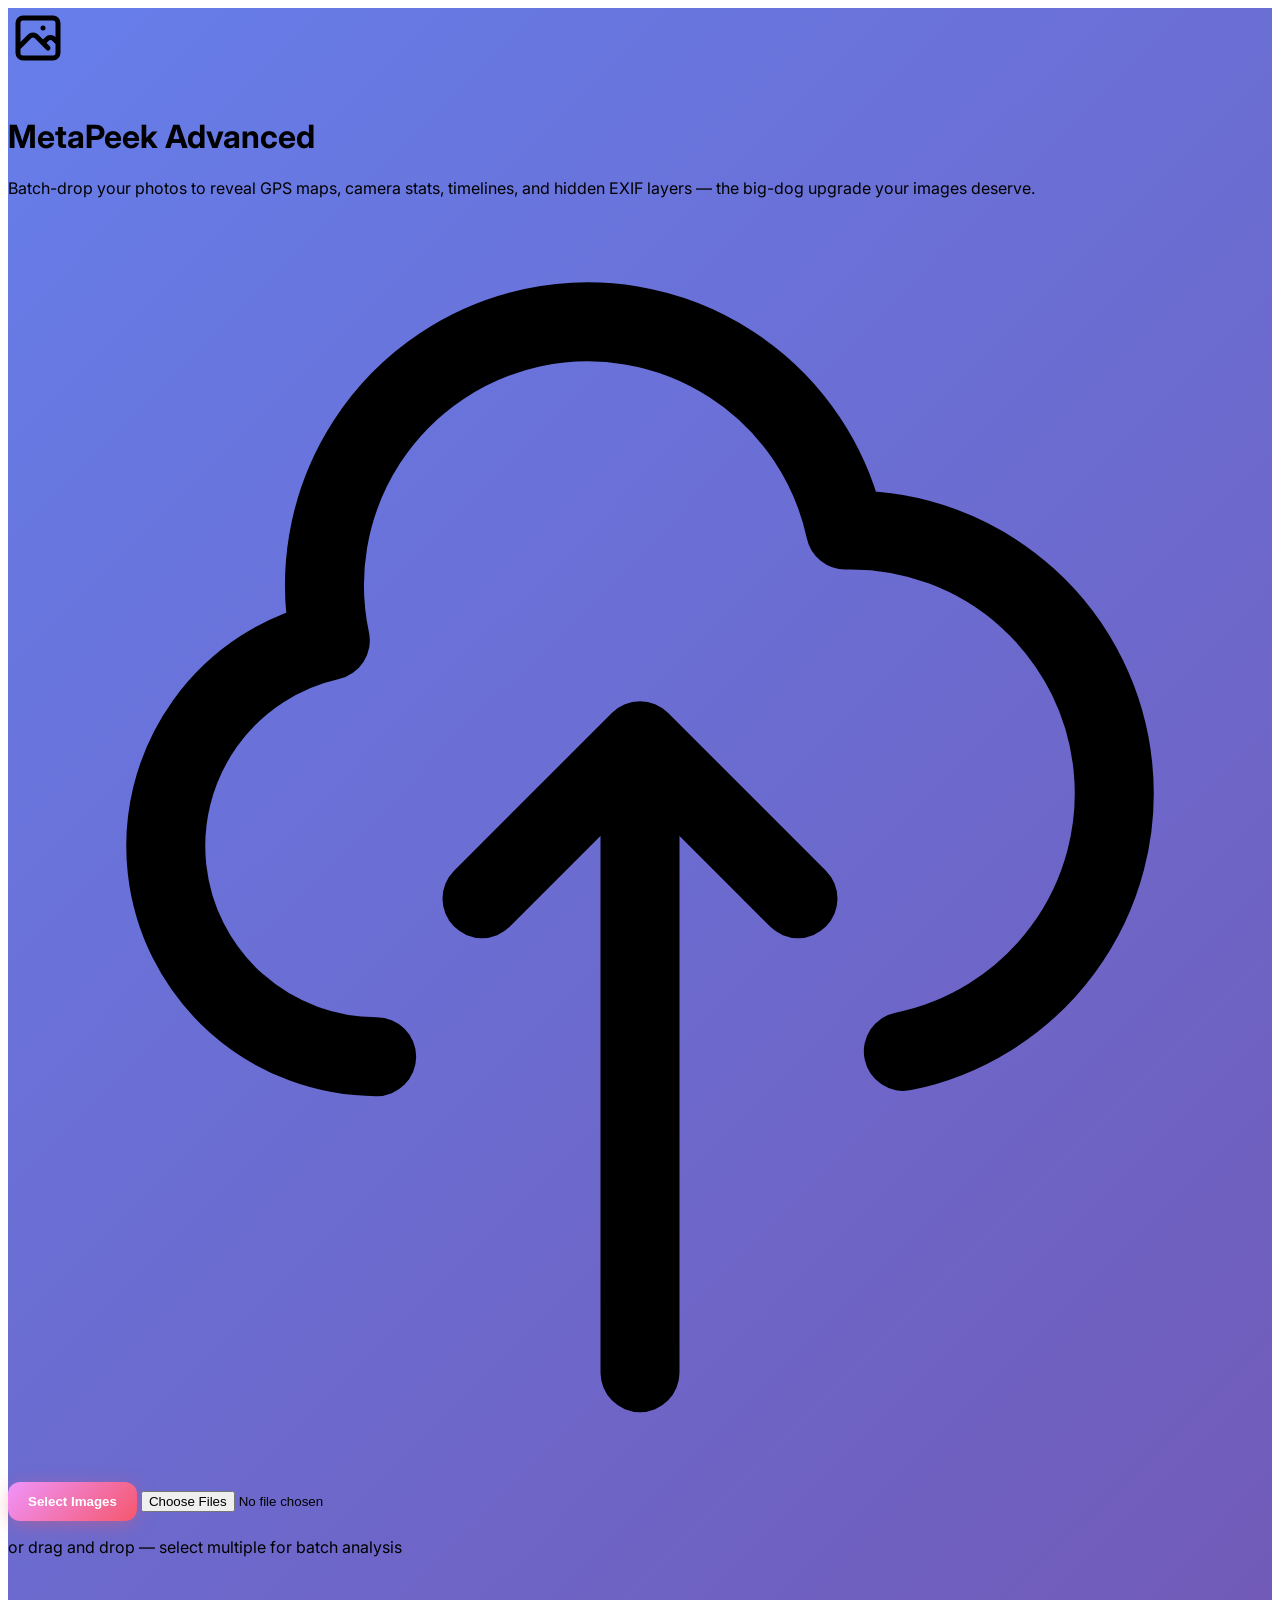
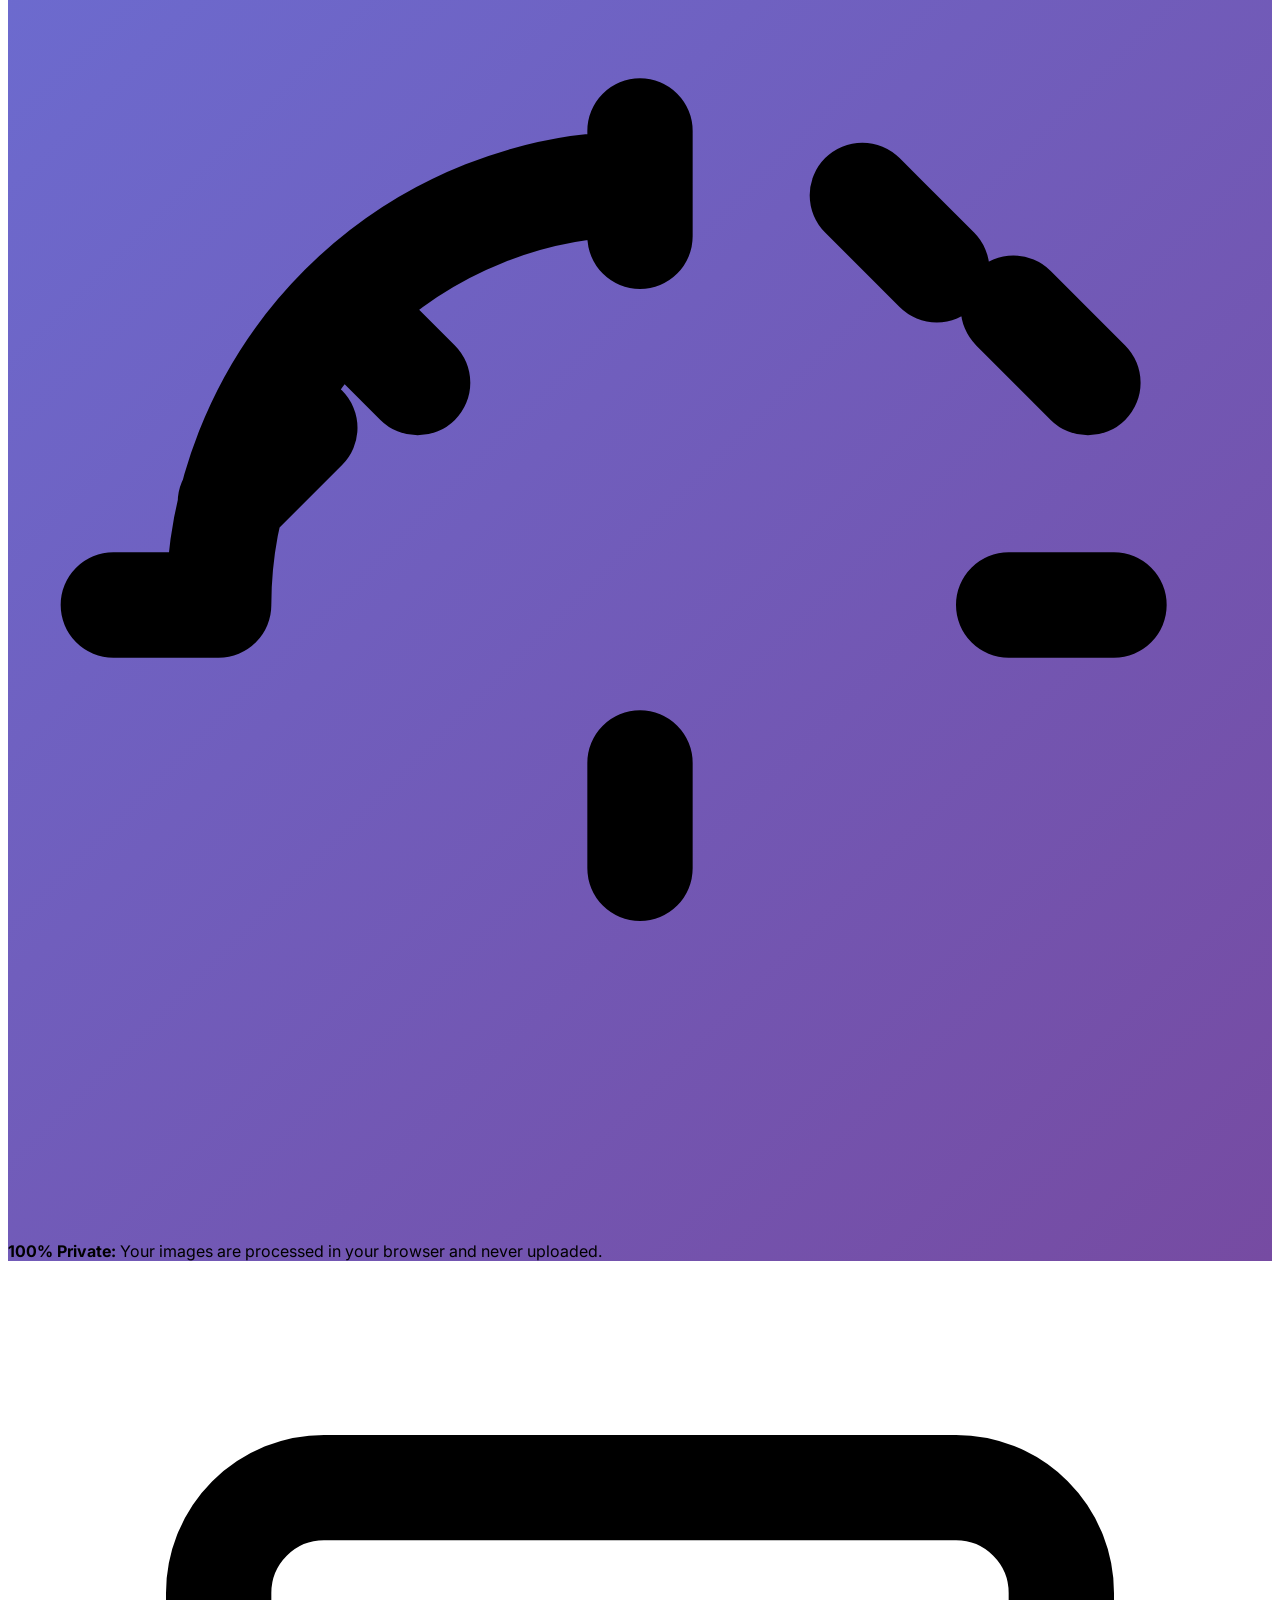
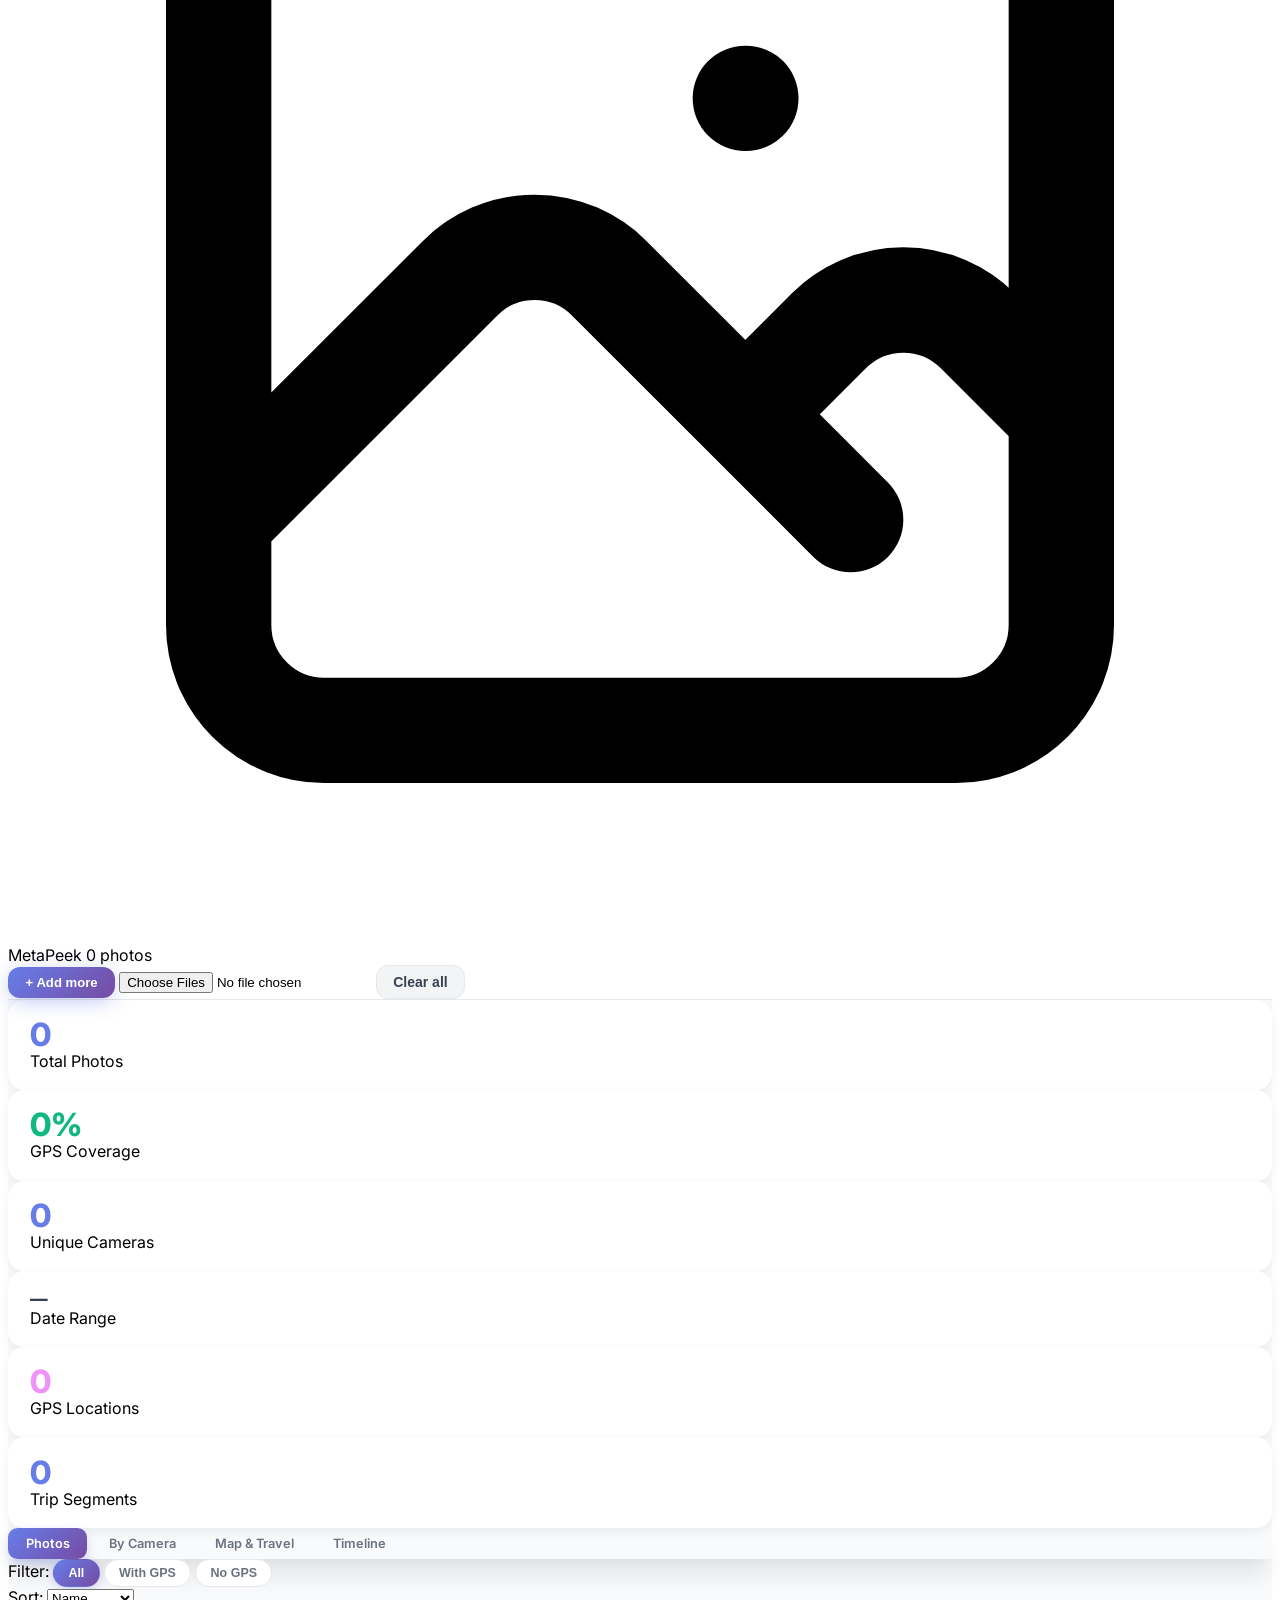
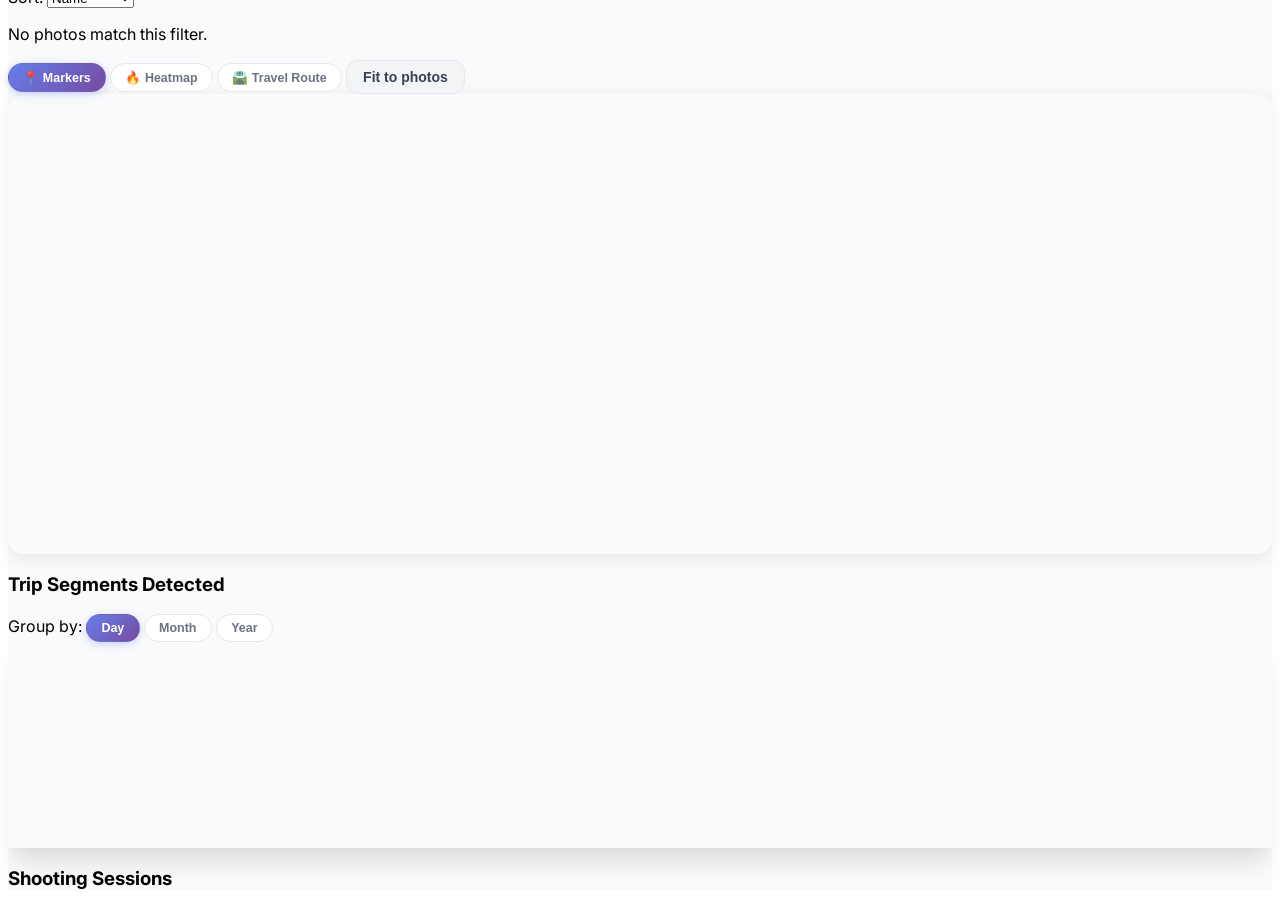
==== MetaPeek_Osint.html @ edaa92c0 "Meta Peak but Advanceddd" ====
<!DOCTYPE html>
<html lang="en">
<head>
    <meta charset="UTF-8">
    <meta name="viewport" content="width=device-width, initial-scale=1.0">
    <title>MetaPeek</title>
    <script src="https://cdn.tailwindcss.com"></script>
    <script src="https://cdn.jsdelivr.net/npm/exifr/dist/full.umd.js"></script>
    <link rel="preconnect" href="https://fonts.googleapis.com">
    <link rel="preconnect" href="https://fonts.gstatic.com" crossorigin>
    <link href="https://fonts.googleapis.com/css2?family=Inter:wght@400;500;600;700;800&display=swap" rel="stylesheet">
    <link rel="stylesheet" href="https://unpkg.com/leaflet@1.9.4/dist/leaflet.css"/>
    <script src="https://unpkg.com/leaflet@1.9.4/dist/leaflet.js"></script>
    <script src="https://unpkg.com/leaflet.markercluster@1.5.3/dist/leaflet.markercluster.js"></script>
    <link rel="stylesheet" href="https://unpkg.com/leaflet.markercluster@1.5.3/dist/MarkerCluster.css"/>
    <link rel="stylesheet" href="https://unpkg.com/leaflet.markercluster@1.5.3/dist/MarkerCluster.Default.css"/>
    <script src="https://unpkg.com/leaflet.heat@0.2.0/dist/leaflet-heat.js"></script>

    <style>
        body { font-family: 'Inter', sans-serif; }
        .gradient-bg { background: linear-gradient(135deg, #667eea 0%, #764ba2 100%); }
        .gradient-card { background: linear-gradient(135deg, #f093fb 0%, #f5576c 100%); }
        .card-shadow { box-shadow: 0 20px 25px -5px rgba(0,0,0,0.1), 0 10px 10px -5px rgba(0,0,0,0.04); }
        .hover-lift { transition: transform 0.3s ease, box-shadow 0.3s ease; }
        .hover-lift:hover { transform: translateY(-5px); box-shadow: 0 25px 35px -5px rgba(0,0,0,0.15), 0 15px 15px -5px rgba(0,0,0,0.08); }
        .upload-card.dragover { border-style: solid; border-color: rgba(255,255,255,0.8); background-color: rgba(255,255,255,0.3); transform: scale(1.03); }
        .loader { border: 4px solid rgba(102,126,234,0.2); border-top: 4px solid #667eea; border-radius: 50%; width: 50px; height: 50px; animation: spin 0.8s linear infinite; margin: 2rem auto; }
        @keyframes spin { 100% { transform: rotate(360deg); } }
        .fade-in { animation: fadeIn 0.5s ease-in; }
        @keyframes fadeIn { from { opacity: 0; transform: translateY(10px); } to { opacity: 1; transform: translateY(0); } }
        .pulse-slow { animation: pulse 3s cubic-bezier(0.4,0,0.6,1) infinite; }
        .metadata-row { transition: all 0.2s ease; }
        .metadata-row:hover { background-color: rgba(102,126,234,0.05); transform: translateX(4px); }
        .btn { padding: 0.75rem 1.25rem; font-weight: 600; border-radius: 0.75rem; transition: all 0.3s ease; cursor: pointer; display: inline-flex; align-items: center; justify-content: center; text-align: center; border: none; }
        .btn-primary { background: linear-gradient(135deg, #f093fb 0%, #f5576c 100%); color: white; box-shadow: 0 4px 20px -3px rgba(245,87,108,0.5); }
        .btn-primary:hover { box-shadow: 0 10px 25px -3px rgba(245,87,108,0.6); transform: translateY(-2px); }
        .btn-secondary { background: linear-gradient(135deg, #667eea 0%, #764ba2 100%); color: white; box-shadow: 0 4px 20px -3px rgba(102,126,234,0.5); }
        .btn-secondary:hover { box-shadow: 0 10px 25px -3px rgba(102,126,234,0.6); transform: translateY(-2px); }
        .btn-clear { padding: 0.5rem 1rem; font-size: 0.875rem; background: #f3f4f6; color: #374151; border: 1px solid #e5e7eb; font-weight: 600; border-radius: 0.75rem; transition: all 0.2s ease; cursor: pointer; }
        .btn-clear:hover { background: #e5e7eb; transform: translateY(-1px); }
        .tab-btn { font-family: 'Inter', sans-serif; font-weight: 600; font-size: 0.8rem; padding: 0.5rem 1.1rem; border-radius: 0.6rem; border: none; cursor: pointer; color: #6b7280; background: transparent; transition: all 0.2s; }
        .tab-btn.active { background: linear-gradient(135deg, #667eea 0%, #764ba2 100%); color: white; box-shadow: 0 4px 12px -2px rgba(102,126,234,0.4); }
        .tab-btn:hover:not(.active) { background: #f3f4f6; color: #374151; }
        .stat-card { background: white; border-radius: 1rem; padding: 1.2rem 1.4rem; box-shadow: 0 4px 12px rgba(0,0,0,0.06); transition: box-shadow 0.2s; }
        .stat-card:hover { box-shadow: 0 8px 24px rgba(102,126,234,0.15); }
        .stat-num { font-size: 2rem; font-weight: 800; line-height: 1; background: linear-gradient(135deg, #667eea 0%, #764ba2 100%); -webkit-background-clip: text; -webkit-text-fill-color: transparent; background-clip: text; }
        .stat-num.green { background: linear-gradient(135deg, #10b981 0%, #059669 100%); -webkit-background-clip: text; background-clip: text; }
        .stat-num.pink { background: linear-gradient(135deg, #f093fb 0%, #f5576c 100%); -webkit-background-clip: text; background-clip: text; }
        .photo-thumb { aspect-ratio: 1; object-fit: cover; border-radius: 0.75rem; cursor: pointer; transition: all 0.2s; border: 2px solid transparent; width: 100%; }
        .photo-thumb:hover { transform: scale(1.04); box-shadow: 0 8px 24px rgba(102,126,234,0.2); }
        .gps-badge { position: absolute; top: 5px; right: 5px; width: 10px; height: 10px; border-radius: 50%; border: 2px solid white; }
        .gps-yes { background: #10b981; }
        .gps-no  { background: #ef4444; }
        .camera-group-header { cursor: pointer; padding: 0.9rem 1.2rem; border-radius: 0.75rem; background: #f9fafb; display: flex; align-items: center; justify-content: space-between; transition: background 0.2s; user-select: none; }
        .camera-group-header:hover { background: #f3f4f6; }
        .camera-group-body { display: none; }
        .camera-group-body.open { display: block; }
        .chevron { transition: transform 0.25s; }
        .chevron.open { transform: rotate(180deg); }
        #mapLeaflet { height: 460px; border-radius: 1rem; overflow: hidden; box-shadow: 0 4px 20px rgba(0,0,0,0.08); }
        .tl-bar { background: linear-gradient(to top, #667eea, #764ba2); border-radius: 3px 3px 0 0; min-width: 3px; transition: opacity 0.2s; cursor: pointer; position: relative; }
        .tl-bar:hover { opacity: 0.75; }
        .tl-bar::after { content: attr(data-tip); position: absolute; bottom: calc(100% + 6px); left: 50%; transform: translateX(-50%); background: #1f2937; color: white; font-size: 0.68rem; white-space: nowrap; padding: 3px 8px; border-radius: 6px; pointer-events: none; opacity: 0; transition: opacity 0.15s; }
        .tl-bar:hover::after { opacity: 1; }
        .filter-btn { font-size: 0.78rem; font-weight: 600; padding: 0.38rem 0.9rem; border-radius: 99px; border: 1.5px solid #e5e7eb; background: white; cursor: pointer; color: #6b7280; transition: all 0.15s; }
        .filter-btn.active { background: linear-gradient(135deg, #667eea 0%, #764ba2 100%); color: white; border-color: transparent; box-shadow: 0 2px 10px -1px rgba(102,126,234,0.4); }
        .filter-btn:hover:not(.active) { border-color: #9ca3af; color: #374151; }

        /* ---- MODAL ---- */
        #detailModal { display: none; position: fixed; inset: 0; z-index: 9999; background: rgba(0,0,0,0.6); backdrop-filter: blur(8px); align-items: center; justify-content: center; }
        #detailModal.open { display: flex; }
        #detailModal .inner { background: white; border-radius: 1.5rem; max-width: 900px; width: 95vw; max-height: 92vh; overflow-y: auto; padding: 2rem; box-shadow: 0 25px 50px rgba(0,0,0,0.25); }

        /* ---- METADATA SECTIONS ---- */
        .meta-section { margin-bottom: 1.2rem; }
        .meta-section-title {
            font-size: 0.7rem;
            font-weight: 700;
            text-transform: uppercase;
            letter-spacing: 0.08em;
            color: #9ca3af;
            padding: 0.5rem 0 0.4rem;
            border-bottom: 1px solid #f3f4f6;
            margin-bottom: 0.5rem;
            display: flex;
            align-items: center;
            gap: 6px;
        }
        .meta-row {
            display: flex;
            justify-content: space-between;
            align-items: flex-start;
            padding: 5px 6px;
            border-radius: 6px;
            font-size: 0.82rem;
            gap: 12px;
            transition: background 0.15s;
        }
        .meta-row:hover { background: #f9fafb; }
        .meta-key { color: #9ca3af; flex-shrink: 0; min-width: 110px; }
        .meta-val { font-weight: 500; text-align: right; word-break: break-all; color: #1f2937; }
        .meta-val.highlight { color: #667eea; font-weight: 600; }
        .meta-val.coords { font-family: monospace; font-size: 0.78rem; color: #059669; }

        /* Copy coords button */
        .copy-btn {
            display: inline-flex; align-items: center; gap: 4px;
            font-size: 0.7rem; font-weight: 600; padding: 2px 8px;
            background: #f3f4f6; border: 1px solid #e5e7eb;
            border-radius: 6px; cursor: pointer; color: #6b7280;
            transition: all 0.15s; margin-left: 6px;
        }
        .copy-btn:hover { background: #e5e7eb; color: #374151; }

        .pill { display: inline-flex; align-items: center; gap: 4px; padding: 2px 10px; border-radius: 99px; font-size: 0.72rem; font-weight: 600; }
        .pill-green { background: #d1fae5; color: #065f46; }
        .pill-red   { background: #fee2e2; color: #991b1b; }
        .pill-purple { background: #ede9fe; color: #5b21b6; }
        .pill-pink  { background: #fce7f3; color: #9d174d; }
        .pill-blue  { background: #dbeafe; color: #1e40af; }
        .pill-orange { background: #ffedd5; color: #9a3412; }
        .trip-segment { border-left: 3px solid #667eea; padding-left: 1rem; margin-bottom: 0.5rem; }
        #dashPage { background: #f9fafb; min-height: 100vh; }
        #dashHeader { background: white; border-bottom: 1px solid #e5e7eb; position: sticky; top: 0; z-index: 100; }
        .hero-icon { width: 60px; height: 60px; margin: 0 auto 1.5rem; }
        .route-line { stroke-dasharray: 8 5; animation: dashMove 1s linear infinite; }
        @keyframes dashMove { to { stroke-dashoffset: -13; } }
        ::-webkit-scrollbar { width: 6px; height: 6px; }
        ::-webkit-scrollbar-thumb { background: #d1d5db; border-radius: 3px; }

        /* Modal tabs */
        .modal-tab-btn { font-size: 0.75rem; font-weight: 600; padding: 0.35rem 0.85rem; border-radius: 0.5rem; border: none; cursor: pointer; color: #6b7280; background: transparent; transition: all 0.2s; }
        .modal-tab-btn.active { background: linear-gradient(135deg, #667eea 0%, #764ba2 100%); color: white; }
        .modal-tab-btn:hover:not(.active) { background: #f3f4f6; }
        .modal-tab-panel { display: none; }
        .modal-tab-panel.active { display: block; }

        /* Raw EXIF table */
        .raw-exif-table { width: 100%; border-collapse: collapse; font-size: 0.78rem; }
        .raw-exif-table tr:nth-child(even) { background: #f9fafb; }
        .raw-exif-table td { padding: 4px 8px; border-bottom: 1px solid #f3f4f6; }
        .raw-exif-table td:first-child { color: #9ca3af; width: 45%; }
        .raw-exif-table td:last-child { font-weight: 500; word-break: break-all; }
    </style>
</head>
<body>

<!-- ===================== UPLOAD PAGE ===================== -->
<div id="uploadPage" class="min-h-screen gradient-bg flex flex-col items-center justify-center p-4">
    <main class="w-full max-w-xl mx-auto text-center">
        <svg class="hero-icon text-white pulse-slow" fill="none" stroke="currentColor" viewBox="0 0 24 24">
            <path stroke-linecap="round" stroke-linejoin="round" stroke-width="2"
                d="M4 16l4.586-4.586a2 2 0 012.828 0L16 16m-2-2l1.586-1.586a2 2 0 012.828 0L20 14m-6-6h.01M6 20h12a2 2 0 002-2V6a2 2 0 00-2-2H6a2 2 0 00-2 2v12a2 2 0 002 2z" />
        </svg>
        <h1 class="text-4xl md:text-5xl font-bold mb-3 text-white">
        MetaPeek Advanced
        </h1>
        <p class="text-lg md:text-xl text-indigo-100 mb-8">
                Batch-drop your photos to reveal GPS maps, camera stats, timelines, and hidden EXIF layers — the big-dog upgrade your images deserve.
        </p>

        <div id="dropZone" class="upload-card relative bg-white/10 backdrop-blur-lg rounded-3xl p-8 md:p-12 border-2 border-dashed border-white/30 transition-all duration-300 ease-in-out">
            <div class="flex flex-col items-center justify-center space-y-4">
                <svg class="w-16 h-16 text-white/50" fill="none" stroke="currentColor" viewBox="0 0 24 24">
                    <path stroke-linecap="round" stroke-linejoin="round" stroke-width="1.5"
                        d="M7 16a4 4 0 01-.88-7.903A5 5 0 1115.9 6L16 6a5 5 0 011 9.9M15 13l-3-3m0 0l-3 3m3-3v12" />
                </svg>
                <button onclick="document.getElementById('fileInput').click()" class="btn btn-primary text-lg py-3 px-8 shadow-xl">
                    Select Images
                </button>
                <input type="file" id="fileInput" accept="image/*" multiple class="hidden">
                <p class="text-white/70 text-sm">or drag and drop — select multiple for batch analysis</p>
            </div>
        </div>

        <p class="text-white/80 text-sm mt-8">
            <svg class="w-4 h-4 inline-block mr-1" fill="none" stroke="currentColor" viewBox="0 0 24 24">
                <path stroke-linecap="round" stroke-linejoin="round" stroke-width="2"
                    d="M12 15v2m-6.364-8.364l-1.414 1.414M21 12h-2M4 12H2m15.636-6.364l-1.414-1.414M12 3v2M6.364 6.364L7.778 7.778m12.727 0l-1.414-1.414M4 12a8 8 0 018-8" />
            </svg>
            <strong>100% Private:</strong> Your images are processed in your browser and never uploaded.
        </p>
    </main>
</div>

<!-- ===================== DASHBOARD ===================== -->
<div id="dashPage" class="hidden min-h-screen">
    <header id="dashHeader">
        <div class="max-w-7xl mx-auto px-6 py-4 flex items-center justify-between gap-4 flex-wrap">
            <div class="flex items-center gap-3">
                <svg class="w-7 h-7 text-purple-600" fill="none" stroke="currentColor" viewBox="0 0 24 24">
                    <path stroke-linecap="round" stroke-linejoin="round" stroke-width="2"
                        d="M4 16l4.586-4.586a2 2 0 012.828 0L16 16m-2-2l1.586-1.586a2 2 0 012.828 0L20 14m-6-6h.01M6 20h12a2 2 0 002-2V6a2 2 0 00-2-2H6a2 2 0 00-2 2v12a2 2 0 002 2z" />
                </svg>
                <span class="text-xl font-bold text-gray-800">MetaPeek</span>
                <span id="headerPhotoCount" class="text-xs font-semibold text-purple-600 bg-purple-50 border border-purple-200 rounded-full px-3 py-0.5">0 photos</span>
            </div>
            <div class="flex gap-2 items-center">
                <button class="btn btn-secondary text-sm" onclick="document.getElementById('fileInputMore').click()" style="padding:0.5rem 1.1rem;font-size:0.82rem;">+ Add more</button>
                <input type="file" id="fileInputMore" accept="image/*" multiple class="hidden">
                <button class="btn-clear" onclick="resetAll()">Clear all</button>
            </div>
        </div>
    </header>

    <div class="max-w-7xl mx-auto px-6 py-8">
        <div id="insightsBar" class="grid grid-cols-2 md:grid-cols-3 lg:grid-cols-6 gap-3 mb-8 fade-in">
            <div class="stat-card"><div class="stat-num" id="si-total">0</div><div class="text-xs text-gray-500 mt-1">Total Photos</div></div>
            <div class="stat-card"><div class="stat-num green" id="si-gps">0%</div><div class="text-xs text-gray-500 mt-1">GPS Coverage</div></div>
            <div class="stat-card"><div class="stat-num" id="si-cameras">0</div><div class="text-xs text-gray-500 mt-1">Unique Cameras</div></div>
            <div class="stat-card"><div class="stat-num" id="si-daterange" style="font-size:1.1rem;-webkit-text-fill-color:initial;background:none;color:#374151;">—</div><div class="text-xs text-gray-500 mt-1">Date Range</div></div>
            <div class="stat-card"><div class="stat-num pink" id="si-locations">0</div><div class="text-xs text-gray-500 mt-1">GPS Locations</div></div>
            <div class="stat-card"><div class="stat-num" id="si-trips">0</div><div class="text-xs text-gray-500 mt-1">Trip Segments</div></div>
        </div>

        <div class="flex gap-2 flex-wrap mb-8 bg-white rounded-2xl p-2 card-shadow w-fit">
            <button class="tab-btn active" data-tab="photos">Photos</button>
            <button class="tab-btn" data-tab="cameras">By Camera</button>
            <button class="tab-btn" data-tab="map">Map &amp; Travel</button>
            <button class="tab-btn" data-tab="timeline">Timeline</button>
        </div>

        <!-- TAB: PHOTOS -->
        <div id="tab-photos" class="tab-panel">
            <div class="flex gap-2 flex-wrap items-center mb-6">
                <span class="text-xs font-semibold text-gray-400 uppercase tracking-wider">Filter:</span>
                <button class="filter-btn active" data-filter="all">All</button>
                <button class="filter-btn" data-filter="gps">With GPS</button>
                <button class="filter-btn" data-filter="nogps">No GPS</button>
                <div class="ml-auto flex items-center gap-2">
                    <span class="text-xs text-gray-400">Sort:</span>
                    <select id="sortSelect" class="text-sm px-2 py-1 border border-gray-200 rounded-lg bg-white cursor-pointer font-medium text-gray-700">
                        <option value="name">Name</option>
                        <option value="date">Date taken</option>
                        <option value="camera">Camera</option>
                    </select>
                </div>
            </div>
            <div id="photoGrid" class="grid grid-cols-3 sm:grid-cols-4 md:grid-cols-5 lg:grid-cols-6 gap-3"></div>
            <p id="emptyGridMsg" class="hidden text-center py-12 text-gray-400">No photos match this filter.</p>
        </div>

        <!-- TAB: CAMERAS -->
        <div id="tab-cameras" class="tab-panel hidden">
            <div id="cameraGroups" class="space-y-3"></div>
        </div>

        <!-- TAB: MAP -->
        <div id="tab-map" class="tab-panel hidden">
            <div class="flex gap-2 flex-wrap items-center mb-4">
                <button class="filter-btn active" id="mapModeMarkers" onclick="switchMapMode('markers')">📍 Markers</button>
                <button class="filter-btn" id="mapModeHeat" onclick="switchMapMode('heat')">🔥 Heatmap</button>
                <button class="filter-btn" id="mapModeRoute" onclick="switchMapMode('route')">🛣️ Travel Route</button>
                <button class="btn-clear ml-auto" onclick="fitMapToBounds()">Fit to photos</button>
            </div>
            <div id="mapLeaflet"></div>
            <div id="tripSegmentsBox" class="mt-6 hidden">
                <h3 class="text-lg font-bold text-gray-800 mb-3">Trip Segments Detected</h3>
                <div id="tripSegmentsList" class="space-y-2"></div>
            </div>
        </div>

        <!-- TAB: TIMELINE -->
        <div id="tab-timeline" class="tab-panel hidden">
            <div class="flex gap-2 flex-wrap mb-6 items-center">
                <span class="text-xs font-semibold text-gray-400 uppercase tracking-wider">Group by:</span>
                <button class="filter-btn active" data-tlgroup="day" onclick="renderTimeline('day', this)">Day</button>
                <button class="filter-btn" data-tlgroup="month" onclick="renderTimeline('month', this)">Month</button>
                <button class="filter-btn" data-tlgroup="year" onclick="renderTimeline('year', this)">Year</button>
            </div>
            <div class="bg-white rounded-2xl card-shadow p-6 mb-6">
                <div id="timelineChart" style="display:flex;align-items:flex-end;gap:3px;height:200px;overflow-x:auto;padding:0 4px;"></div>
                <div id="timelineLabels" style="display:flex;gap:3px;overflow-x:auto;padding:6px 4px 0;"></div>
            </div>
            <div id="timelineSessionsBox">
                <h3 class="text-lg font-bold text-gray-800 mb-4">Shooting Sessions</h3>
                <div id="timelineSessions" class="space-y-3"></div>
            </div>
        </div>
    </div>
</div>

<!-- ===================== DETAIL MODAL ===================== -->
<div id="detailModal">
    <div class="inner">
        <!-- Header -->
        <div style="display:flex;justify-content:space-between;align-items:flex-start;margin-bottom:1rem;">
            <div>
                <div id="modalFileName" style="font-size:1.15rem;font-weight:700;color:#111827;"></div>
                <div id="modalPills" style="display:flex;gap:6px;flex-wrap:wrap;margin-top:8px;"></div>
            </div>
            <button onclick="closeModal()" style="background:#f3f4f6;border:none;border-radius:8px;width:36px;height:36px;cursor:pointer;font-size:1.1rem;display:flex;align-items:center;justify-content:center;flex-shrink:0;">✕</button>
        </div>

        <!-- Modal tabs -->
        <div style="display:flex;gap:4px;background:#f9fafb;border-radius:10px;padding:4px;width:fit-content;margin-bottom:1.25rem;">
            <button class="modal-tab-btn active" onclick="switchModalTab('details', this)">📋 Details</button>
            <button class="modal-tab-btn" onclick="switchModalTab('raw', this)">🔧 Raw EXIF</button>
        </div>

        <!-- DETAILS TAB -->
        <div id="modalTabDetails" class="modal-tab-panel active">
            <div style="display:grid;grid-template-columns:1fr 1fr;gap:1.5rem;" class="modal-grid">
                <!-- Left: image -->
                <div>
                    <img id="modalImg" src="" alt="" style="width:100%;border-radius:12px;object-fit:contain;max-height:320px;background:#f9fafb;">
                    <!-- GPS map -->
                    <div id="modalMapBox" class="mt-4 hidden">
                        <div style="font-weight:700;font-size:0.82rem;color:#374151;margin-bottom:6px;">📍 Location</div>
                        <div id="modalMap" style="height:180px;border-radius:0.75rem;border:1px solid #e5e7eb;overflow:hidden;"></div>
                        <div id="modalCoordsDisplay" style="font-size:0.72rem;color:#6b7280;margin-top:6px;text-align:center;"></div>
                    </div>
                </div>

                <!-- Right: metadata -->
                <div id="modalMeta" style="overflow-y:auto;max-height:520px;"></div>
            </div>
        </div>

        <!-- RAW EXIF TAB -->
        <div id="modalTabRaw" class="modal-tab-panel">
            <div style="background:#f9fafb;border-radius:10px;padding:1rem;max-height:500px;overflow-y:auto;">
                <table class="raw-exif-table" id="rawExifTable">
                    <tbody id="rawExifBody"></tbody>
                </table>
                <p id="rawExifEmpty" class="text-gray-400 text-sm text-center py-8 hidden">No raw EXIF data available.</p>
            </div>
        </div>
    </div>
</div>

<style>
@media (max-width: 640px) {
    .modal-grid { grid-template-columns: 1fr !important; }
}
</style>

<script>
let photos = [];
let leafletMap = null;
let markersLayer = null;
let heatLayer = null;
let routeLayer = null;
let modalMap = null;
let currentMapMode = 'markers';
let currentFilter = 'all';
let currentSort = 'name';

document.getElementById('fileInput').addEventListener('change', e => handleFiles(e.target.files));
document.getElementById('fileInputMore').addEventListener('change', e => handleFiles(e.target.files));

const dropZone = document.getElementById('dropZone');
['dragenter','dragover','dragleave','drop'].forEach(ev => {
    dropZone.addEventListener(ev, e => { e.preventDefault(); e.stopPropagation(); });
    document.body.addEventListener(ev, e => e.preventDefault());
});
dropZone.addEventListener('dragenter', () => dropZone.classList.add('dragover'));
dropZone.addEventListener('dragleave', () => dropZone.classList.remove('dragover'));
dropZone.addEventListener('drop', e => {
    dropZone.classList.remove('dragover');
    if (e.dataTransfer.files.length) handleFiles(e.dataTransfer.files);
});

async function handleFiles(fileList) {
    const files = Array.from(fileList).filter(f => f.type.startsWith('image/'));
    if (!files.length) return;
    document.getElementById('uploadPage').classList.add('hidden');
    document.getElementById('dashPage').classList.remove('hidden');
    const results = await Promise.all(files.map(parsePhoto));
    const newPhotos = results.filter(Boolean);
    photos = deduplicatePhotos([...photos, ...newPhotos]);
    updateDashboard();
}

function deduplicatePhotos(arr) {
    const seen = new Set();
    return arr.filter(p => {
        if (seen.has(p.name + p.file.size)) return false;
        seen.add(p.name + p.file.size);
        return true;
    });
}

async function parsePhoto(file) {
    try {
        const [tags, dataUrl] = await Promise.all([
            exifr.parse(file, {
                // Enable every known segment
                tiff: true,
                exif: true,
                gps: true,
                iptc: true,
                ifd0: true,
                ifd1: true,
                interop: true,
                // Don't sanitize — give us raw keys too
                sanitize: false,
                reviveValues: true,
                translateKeys: true,
                translateValues: true,
                mergeOutput: true,
            }),
            readFileAsDataURL(file)
        ]);

        // exifr sometimes returns null for files with no EXIF at all
        const t = tags || {};

        // GPS coords — exifr puts these as .latitude/.longitude after parsing
        const lat = t.latitude ?? t.GPSLatitude;
        const lon = t.longitude ?? t.GPSLongitude;

        // Manual GPS conversion if exifr gave us raw DMS arrays
        let resolvedLat = (typeof lat === 'number') ? lat : parseDMS(lat, t.GPSLatitudeRef);
        let resolvedLon = (typeof lon === 'number') ? lon : parseDMS(lon, t.GPSLongitudeRef);

        const hasGps = typeof resolvedLat === 'number' && !isNaN(resolvedLat)
                    && typeof resolvedLon === 'number' && !isNaN(resolvedLon);

        // Normalize date
        let dateRaw = t.DateTimeOriginal || t.DateTime || t.DateTimeDigitized || null;
        let date = null;
        if (dateRaw) {
            if (dateRaw instanceof Date) {
                date = dateRaw;
            } else if (typeof dateRaw === 'string') {
                dateRaw = dateRaw.replace(/^(\d{4}):(\d{2}):(\d{2})/, '$1-$2-$3');
                date = new Date(dateRaw);
            }
            if (date && isNaN(date.getTime())) date = null;
        }

        const make  = (t.Make  || '').trim();
        const model = (t.Model || '').trim();
        // Avoid "Apple Apple iPhone 13" style duplicates
        const camera = make && model
            ? (model.toLowerCase().startsWith(make.toLowerCase()) ? model : `${make} ${model}`)
            : (make || model || 'Unknown Camera');

        // Store both the merged flat object AND keep lat/lon resolved
        if (hasGps) { t.latitude = resolvedLat; t.longitude = resolvedLon; }

        return { file, dataUrl, tags: t, name: file.name, date, camera,
                 lat: resolvedLat, lon: resolvedLon, hasGps };

    } catch (err) {
        console.warn('Could not parse', file.name, err);
        // Return photo with no metadata rather than dropping it entirely
        const dataUrl = await readFileAsDataURL(file).catch(() => '');
        return { file, dataUrl, tags: {}, name: file.name, date: null,
                 camera: 'Unknown Camera', lat: null, lon: null, hasGps: false };
    }
}

// Convert DMS array [deg, min, sec] + ref ('N'/'S'/'E'/'W') to decimal degrees
function parseDMS(dms, ref) {
    if (!Array.isArray(dms) || dms.length < 3) return null;
    const decimal = dms[0] + dms[1] / 60 + dms[2] / 3600;
    return (ref === 'S' || ref === 'W') ? -decimal : decimal;
}

function readFileAsDataURL(file) {
    return new Promise((res, rej) => {
        const r = new FileReader();
        r.onload = e => res(e.target.result);
        r.onerror = rej;
        r.readAsDataURL(file);
    });
}

function updateDashboard() {
    updateInsights();
    renderPhotoGrid();
    renderCameraGroups();
    renderTimeline('day');
    initOrUpdateMap();
    document.getElementById('headerPhotoCount').textContent = `${photos.length} photo${photos.length !== 1 ? 's' : ''}`;
}

function updateInsights() {
    const total = photos.length;
    const withGps = photos.filter(p => p.hasGps);
    const gpsPct = total ? Math.round((withGps.length / total) * 100) : 0;
    const cameras = new Set(photos.map(p => p.camera));
    const datesValid = photos.filter(p => p.date).map(p => p.date);

    let dateRangeStr = '—';
    if (datesValid.length >= 2) {
        datesValid.sort((a, b) => a - b);
        const fmt = d => d.toLocaleDateString('en-US', { month: 'short', year: '2-digit' });
        dateRangeStr = `${fmt(datesValid[0])}–${fmt(datesValid[datesValid.length-1])}`;
    } else if (datesValid.length === 1) {
        dateRangeStr = datesValid[0].toLocaleDateString('en-US', { month: 'short', year: 'numeric' });
    }

    const trips = detectTripSegments(withGps);
    document.getElementById('si-total').textContent = total;
    document.getElementById('si-gps').textContent = `${gpsPct}%`;
    document.getElementById('si-cameras').textContent = cameras.size;
    document.getElementById('si-daterange').style.fontSize = datesValid.length ? '1rem' : '2rem';
    document.getElementById('si-daterange').textContent = dateRangeStr;
    document.getElementById('si-locations').textContent = withGps.length;
    document.getElementById('si-trips').textContent = trips.length;
}

function renderPhotoGrid() {
    const grid = document.getElementById('photoGrid');
    grid.innerHTML = '';
    let filtered = getFilteredSorted();
    document.getElementById('emptyGridMsg').classList.toggle('hidden', filtered.length > 0);
    filtered.forEach(p => {
        const wrap = document.createElement('div');
        wrap.style.cssText = 'position:relative;';
        const img = document.createElement('img');
        img.src = p.dataUrl;
        img.alt = p.name;
        img.className = 'photo-thumb w-full fade-in';
        img.title = p.name;
        img.onclick = () => openModal(p);
        const badge = document.createElement('div');
        badge.className = `gps-badge ${p.hasGps ? 'gps-yes' : 'gps-no'}`;
        wrap.appendChild(img);
        wrap.appendChild(badge);
        grid.appendChild(wrap);
    });
}

function getFilteredSorted() {
    let filtered = [...photos];
    if (currentFilter === 'gps') filtered = filtered.filter(p => p.hasGps);
    else if (currentFilter === 'nogps') filtered = filtered.filter(p => !p.hasGps);
    if (currentSort === 'date') filtered.sort((a, b) => (a.date || 0) - (b.date || 0));
    else if (currentSort === 'camera') filtered.sort((a, b) => a.camera.localeCompare(b.camera));
    else filtered.sort((a, b) => a.name.localeCompare(b.name));
    return filtered;
}

document.querySelectorAll('.filter-btn[data-filter]').forEach(btn => {
    btn.addEventListener('click', () => {
        document.querySelectorAll('.filter-btn[data-filter]').forEach(b => b.classList.remove('active'));
        btn.classList.add('active');
        currentFilter = btn.dataset.filter;
        renderPhotoGrid();
    });
});

document.getElementById('sortSelect').addEventListener('change', e => {
    currentSort = e.target.value;
    renderPhotoGrid();
});

function renderCameraGroups() {
    const container = document.getElementById('cameraGroups');
    container.innerHTML = '';
    const grouped = {};
    photos.forEach(p => { if (!grouped[p.camera]) grouped[p.camera] = []; grouped[p.camera].push(p); });

    Object.entries(grouped).sort((a, b) => b[1].length - a[1].length).forEach(([camera, cPhotos]) => {
        const gpsCount = cPhotos.filter(p => p.hasGps).length;
        const group = document.createElement('div');
        group.style.cssText = 'border:1px solid #e5e7eb;border-radius:1rem;overflow:hidden;background:white;box-shadow:0 4px 12px rgba(0,0,0,0.05);';
        const header = document.createElement('div');
        header.className = 'camera-group-header';
        header.innerHTML = `
            <div style="display:flex;align-items:center;gap:10px;">
                <span class="inline-flex items-center bg-purple-50 px-3 py-1 rounded-full">
                    <svg class="w-4 h-4 text-purple-600 mr-2" fill="none" stroke="currentColor" viewBox="0 0 24 24"><path stroke-linecap="round" stroke-linejoin="round" stroke-width="2" d="M3 9a2 2 0 012-2h.93a2 2 0 001.664-.89l.812-1.22A2 2 0 0110.07 4h3.86a2 2 0 011.664.89l.812 1.22A2 2 0 0018.07 7H19a2 2 0 012 2v9a2 2 0 01-2 2H5a2 2 0 01-2-2V9z"/><circle cx="12" cy="13" r="4"/></svg>
                    <span class="font-semibold text-gray-800 text-sm">${camera}</span>
                </span>
            </div>
            <div style="display:flex;align-items:center;gap:8px;">
                <span class="pill pill-purple">${cPhotos.length} photo${cPhotos.length !== 1 ? 's' : ''}</span>
                ${gpsCount > 0 ? `<span class="pill pill-green">📍 ${gpsCount} GPS</span>` : ''}
                <svg class="chevron w-5 h-5" viewBox="0 0 20 20" fill="currentColor"><path fill-rule="evenodd" d="M5.293 7.293a1 1 0 011.414 0L10 10.586l3.293-3.293a1 1 0 111.414 1.414l-4 4a1 1 0 01-1.414 0l-4-4a1 1 0 010-1.414z" clip-rule="evenodd"/></svg>
            </div>`;
        const body = document.createElement('div');
        body.className = 'camera-group-body';
        body.style.cssText = 'padding:1rem;background:#f9fafb;border-top:1px solid #e5e7eb;';
        const miniGrid = document.createElement('div');
        miniGrid.style.cssText = 'display:grid;grid-template-columns:repeat(auto-fill,minmax(80px,1fr));gap:8px;';
        cPhotos.forEach(p => {
            const wrap = document.createElement('div');
            wrap.style.cssText = 'position:relative;';
            const img = document.createElement('img');
            img.src = p.dataUrl;
            img.className = 'photo-thumb w-full';
            img.style.cssText = 'border-radius:8px;';
            img.onclick = () => openModal(p);
            const badge = document.createElement('div');
            badge.className = `gps-badge ${p.hasGps ? 'gps-yes' : 'gps-no'}`;
            wrap.appendChild(img); wrap.appendChild(badge); miniGrid.appendChild(wrap);
        });
        body.appendChild(miniGrid);
        header.onclick = () => { const open = body.classList.toggle('open'); header.querySelector('.chevron').classList.toggle('open', open); };
        group.appendChild(header); group.appendChild(body); container.appendChild(group);
    });
}

// MAP
function initOrUpdateMap() {
    const gpsPhotos = photos.filter(p => p.hasGps);
    if (!leafletMap) {
        leafletMap = L.map('mapLeaflet').setView([20, 0], 2);
        L.tileLayer('https://{s}.tile.openstreetmap.org/{z}/{x}/{y}.png', { attribution: '© OpenStreetMap contributors', maxZoom: 19 }).addTo(leafletMap);
    }
    clearMapLayers();
    if (gpsPhotos.length === 0) return;
    applyMapMode(currentMapMode, gpsPhotos);
    renderTripSegments(gpsPhotos);
    setTimeout(() => fitMapToBounds(), 100);
}

function clearMapLayers() {
    if (markersLayer) { markersLayer.clearLayers(); leafletMap.removeLayer(markersLayer); markersLayer = null; }
    if (heatLayer) { leafletMap.removeLayer(heatLayer); heatLayer = null; }
    if (routeLayer) { leafletMap.removeLayer(routeLayer); routeLayer = null; }
}

function applyMapMode(mode, gpsPhotos) {
    if (!gpsPhotos) gpsPhotos = photos.filter(p => p.hasGps);
    clearMapLayers(); currentMapMode = mode;
    if (mode === 'markers' || mode === 'route') {
        markersLayer = L.markerClusterGroup({ disableClusteringAtZoom: 14 });
        gpsPhotos.forEach(p => {
            const icon = L.divIcon({ className: '', html: `<div style="width:38px;height:38px;border-radius:50% 50% 50% 0;transform:rotate(-45deg);background:linear-gradient(135deg,#f093fb,#f5576c);border:3px solid white;box-shadow:0 2px 8px rgba(0,0,0,0.3);overflow:hidden;"><img src="${p.dataUrl}" style="width:100%;height:100%;object-fit:cover;transform:rotate(45deg) scale(1.4);" /></div>`, iconSize: [38,38], iconAnchor: [19,38] });
            const marker = L.marker([p.lat, p.lon], { icon });
            const dateStr = p.date ? p.date.toLocaleDateString('en-US', { dateStyle: 'medium' }) : 'Unknown date';
            marker.bindPopup(`<div style="font-family:'Inter',sans-serif;min-width:180px;"><img src="${p.dataUrl}" style="width:100%;border-radius:8px;margin-bottom:8px;max-height:120px;object-fit:cover;"><div style="font-weight:700;font-size:0.85rem;margin-bottom:2px;">${p.name}</div><div style="font-size:0.78rem;color:#6b7280;">${p.camera}</div><div style="font-size:0.78rem;color:#6b7280;">📅 ${dateStr}</div><div style="font-size:0.72rem;color:#9ca3af;margin-top:4px;">${p.lat.toFixed(5)}, ${p.lon.toFixed(5)}</div></div>`);
            markersLayer.addLayer(marker);
        });
        markersLayer.addTo(leafletMap);
        if (mode === 'route') {
            const sorted = [...gpsPhotos].sort((a, b) => (a.date || 0) - (b.date || 0));
            const coords = sorted.map(p => [p.lat, p.lon]);
            if (coords.length > 1) {
                routeLayer = L.polyline(coords, { color: '#667eea', weight: 3, opacity: 0.8, className: 'route-line' }).addTo(leafletMap);
                addRouteArrows(coords);
            }
        }
    } else if (mode === 'heat') {
        const heatData = gpsPhotos.map(p => [p.lat, p.lon, 1]);
        heatLayer = L.heatLayer(heatData, { radius: 35, blur: 20, maxZoom: 17, gradient: { 0.1: '#2a6ef5', 0.4: '#764ba2', 0.7: '#f5576c', 1.0: '#e8521a' } }).addTo(leafletMap);
    }
}

function addRouteArrows(coords) {
    for (let i = 0; i < coords.length - 1; i++) {
        const mid = [(coords[i][0] + coords[i+1][0]) / 2, (coords[i][1] + coords[i+1][1]) / 2];
        const arrow = L.divIcon({ className: '', html: `<div style="width:10px;height:10px;background:#667eea;border-radius:50%;border:2px solid white;"></div>`, iconSize: [10,10], iconAnchor: [5,5] });
        L.marker(mid, { icon: arrow, interactive: false }).addTo(leafletMap);
    }
}

function switchMapMode(mode) {
    ['markers','heat','route'].forEach(m => {
        document.getElementById(`mapMode${m.charAt(0).toUpperCase() + m.slice(1)}`).classList.toggle('active', m === mode);
    });
    applyMapMode(mode);
}

function fitMapToBounds() {
    const gpsPhotos = photos.filter(p => p.hasGps);
    if (!gpsPhotos.length || !leafletMap) return;
    const bounds = L.latLngBounds(gpsPhotos.map(p => [p.lat, p.lon]));
    leafletMap.fitBounds(bounds, { padding: [40, 40] });
}

function detectTripSegments(gpsPhotos) {
    if (!gpsPhotos || gpsPhotos.length < 2) return gpsPhotos ? [gpsPhotos] : [];
    const sorted = [...gpsPhotos].filter(p => p.date).sort((a, b) => a.date - b.date);
    if (!sorted.length) return [gpsPhotos];
    const GAP_HOURS = 24;
    const segments = [];
    let current = [sorted[0]];
    for (let i = 1; i < sorted.length; i++) {
        const diffH = (sorted[i].date - sorted[i-1].date) / (1000 * 3600);
        if (diffH > GAP_HOURS) { segments.push(current); current = [sorted[i]]; }
        else current.push(sorted[i]);
    }
    segments.push(current);
    const undated = gpsPhotos.filter(p => !p.date);
    if (undated.length) segments.push(undated);
    return segments.filter(s => s.length > 0);
}

function renderTripSegments(gpsPhotos) {
    const segments = detectTripSegments(gpsPhotos);
    const box = document.getElementById('tripSegmentsBox');
    const list = document.getElementById('tripSegmentsList');
    list.innerHTML = '';
    if (segments.length <= 1) { box.classList.add('hidden'); return; }
    box.classList.remove('hidden');
    segments.forEach((seg, i) => {
        const datesInSeg = seg.filter(p => p.date);
        let range = 'Unknown date';
        if (datesInSeg.length) {
            datesInSeg.sort((a,b) => a.date - b.date);
            const fmt = d => d.toLocaleDateString('en-US', { month:'short', day:'numeric', year:'numeric' });
            range = datesInSeg.length > 1 ? `${fmt(datesInSeg[0].date)} → ${fmt(datesInSeg[datesInSeg.length-1].date)}` : fmt(datesInSeg[0].date);
        }
        const div = document.createElement('div');
        div.className = 'trip-segment fade-in';
        div.innerHTML = `<div class="flex items-center justify-between flex-wrap gap-2"><div><span class="font-bold text-gray-800 text-sm">Trip ${i+1}</span><div class="text-xs text-gray-500 mt-1">${range}</div></div><span class="pill pill-purple">${seg.length} location${seg.length !== 1 ? 's' : ''}</span></div>`;
        list.appendChild(div);
    });
}

function renderTimeline(groupBy, clickedBtn) {
    if (clickedBtn) {
        document.querySelectorAll('[data-tlgroup]').forEach(b => b.classList.remove('active'));
        clickedBtn.classList.add('active');
    }
    const chart = document.getElementById('timelineChart');
    const labels = document.getElementById('timelineLabels');
    chart.innerHTML = ''; labels.innerHTML = '';
    const datedPhotos = photos.filter(p => p.date);
    if (!datedPhotos.length) { chart.innerHTML = '<p style="color:#9ca3af;font-size:0.9rem;padding:1rem;">No date information available.</p>'; return; }
    const grouped = {};
    datedPhotos.forEach(p => {
        let key;
        if (groupBy === 'year') key = p.date.getFullYear().toString();
        else if (groupBy === 'month') key = `${p.date.getFullYear()}-${String(p.date.getMonth()+1).padStart(2,'0')}`;
        else key = `${p.date.getFullYear()}-${String(p.date.getMonth()+1).padStart(2,'0')}-${String(p.date.getDate()).padStart(2,'0')}`;
        grouped[key] = (grouped[key] || 0) + 1;
    });
    const sortedKeys = Object.keys(grouped).sort();
    const maxVal = Math.max(...Object.values(grouped));
    const chartHeight = 180;
    const BAR_W = groupBy === 'day' ? 18 : groupBy === 'month' ? 28 : 50;
    sortedKeys.forEach(key => {
        const count = grouped[key];
        const barH = Math.max(4, Math.round((count / maxVal) * chartHeight));
        const bar = document.createElement('div');
        bar.className = 'tl-bar';
        bar.style.cssText = `height:${barH}px;width:${BAR_W}px;min-width:${BAR_W}px;`;
        bar.setAttribute('data-tip', `${key}: ${count}`);
        chart.appendChild(bar);
        const lbl = document.createElement('div');
        lbl.style.cssText = `width:${BAR_W}px;min-width:${BAR_W}px;font-size:0.65rem;color:#9ca3af;text-align:center;white-space:nowrap;overflow:hidden;text-overflow:ellipsis;`;
        const shortKey = groupBy === 'day' ? key.slice(5) : groupBy === 'month' ? key.slice(0,7).replace('-','/') : key;
        lbl.textContent = shortKey;
        labels.appendChild(lbl);
    });
    renderShootingSessions(datedPhotos);
}

function renderShootingSessions(datedPhotos) {
    const sessions = document.getElementById('timelineSessions');
    sessions.innerHTML = '';
    if (!datedPhotos.length) return;
    const sorted = [...datedPhotos].sort((a,b) => a.date - b.date);
    const sessionList = [];
    let current = [sorted[0]];
    for (let i = 1; i < sorted.length; i++) {
        const diffH = (sorted[i].date - sorted[i-1].date) / (1000 * 3600);
        if (diffH > 3) { sessionList.push(current); current = [sorted[i]]; }
        else current.push(sorted[i]);
    }
    sessionList.push(current);
    sessionList.slice(0, 20).forEach((sess, i) => {
        const start = sess[0].date;
        const end = sess[sess.length-1].date;
        const cams = [...new Set(sess.map(p => p.camera))];
        const gpsCount = sess.filter(p => p.hasGps).length;
        const fmt = d => d.toLocaleString('en-US', { month:'short', day:'numeric', hour:'2-digit', minute:'2-digit' });
        const div = document.createElement('div');
        div.style.cssText = 'background:white;border:1px solid #e5e7eb;border-radius:0.75rem;padding:0.9rem 1.2rem;display:flex;justify-content:space-between;align-items:center;flex-wrap:wrap;gap:8px;box-shadow:0 2px 8px rgba(0,0,0,0.04);';
        div.innerHTML = `<div><div style="font-weight:700;font-size:0.88rem;">Session ${i+1}</div><div style="font-size:0.8rem;color:#9ca3af;margin-top:2px;">${fmt(start)}${sess.length > 1 ? ' → ' + fmt(end) : ''}</div><div style="font-size:0.78rem;color:#9ca3af;margin-top:2px;">${cams.join(', ')}</div></div><div style="display:flex;gap:6px;flex-wrap:wrap;"><span class="pill pill-purple">${sess.length} photo${sess.length!==1?'s':''}</span>${gpsCount ? `<span class="pill pill-green">📍 ${gpsCount}</span>` : ''}</div>`;
        sessions.appendChild(div);
    });
    if (sessionList.length > 20) {
        const more = document.createElement('p');
        more.style.cssText = 'color:#9ca3af;font-size:0.82rem;text-align:center;padding:0.5rem;';
        more.textContent = `+ ${sessionList.length - 20} more sessions`;
        sessions.appendChild(more);
    }
}

document.querySelectorAll('.tab-btn').forEach(btn => {
    btn.addEventListener('click', () => {
        document.querySelectorAll('.tab-btn').forEach(b => b.classList.remove('active'));
        document.querySelectorAll('.tab-panel').forEach(p => p.classList.add('hidden'));
        btn.classList.add('active');
        document.getElementById(`tab-${btn.dataset.tab}`).classList.remove('hidden');
        if (btn.dataset.tab === 'map') setTimeout(() => { if (leafletMap) leafletMap.invalidateSize(); }, 100);
    });
});

// =====================================================================
// MODAL — EXPANDED METADATA
// =====================================================================

function switchModalTab(tab, btn) {
    document.querySelectorAll('.modal-tab-btn').forEach(b => b.classList.remove('active'));
    document.querySelectorAll('.modal-tab-panel').forEach(p => p.classList.remove('active'));
    btn.classList.add('active');
    document.getElementById(`modalTab${tab.charAt(0).toUpperCase() + tab.slice(1)}`).classList.add('active');
}

function formatExposureTime(val) {
    if (val === undefined || val === null) return null;
    if (val === 0) return '0s';
    if (val >= 1) return `${val}s`;
    const denom = Math.round(1 / val);
    return `1/${denom}s`;
}

function formatAperture(val) {
    if (val === undefined || val === null) return null;
    return `f/${parseFloat(val.toFixed(1))}`;
}

function formatFocalLength(val) {
    if (val === undefined || val === null) return null;
    return `${parseFloat(val.toFixed(1))} mm`;
}

function formatFlash(val) {
    if (val === undefined || val === null) return null;
    if (typeof val === 'string') return val;
    const fired = val & 0x1;
    const mode  = (val >> 3) & 0x3;
    const modeStr = ['', ', auto', ', on', ', off'][mode] || '';
    return fired ? `Flash fired${modeStr}` : `No flash${modeStr}`;
}

function formatOrientation(val) {
    if (val === undefined || val === null) return null;
    if (typeof val === 'string') return val;
    const map = { 1:'Horizontal (normal)', 2:'Mirror horizontal', 3:'Rotate 180°',
                  4:'Mirror vertical', 5:'Mirror horizontal + rotate 270°',
                  6:'Rotate 90° CW', 7:'Mirror horizontal + rotate 90°', 8:'Rotate 270° CW' };
    return map[val] || `Value: ${val}`;
}

function formatWhiteBalance(val) {
    if (val === undefined || val === null) return null;
    if (typeof val === 'string') return val;
    return val === 0 ? 'Auto' : val === 1 ? 'Manual' : String(val);
}

function formatMeteringMode(val) {
    if (val === undefined || val === null) return null;
    if (typeof val === 'string') return val;
    const map = { 0:'Unknown', 1:'Average', 2:'Center-weighted average',
                  3:'Spot', 4:'Multi-spot', 5:'Pattern', 6:'Partial', 255:'Other' };
    return map[val] || String(val);
}

function formatExposureMode(val) {
    if (val === undefined || val === null) return null;
    if (typeof val === 'string') return val;
    return ['Auto', 'Manual', 'Auto bracket'][val] ?? String(val);
}

function formatExposureProgram(val) {
    if (val === undefined || val === null) return null;
    if (typeof val === 'string') return val;
    const map = { 0:'Not defined', 1:'Manual', 2:'Normal program',
                  3:'Aperture priority', 4:'Shutter priority',
                  5:'Creative program', 6:'Action program', 7:'Portrait mode', 8:'Landscape mode' };
    return map[val] || String(val);
}

function formatSceneCaptureType(val) {
    if (val === undefined || val === null) return null;
    if (typeof val === 'string') return val;
    return ['Standard', 'Landscape', 'Portrait', 'Night scene'][val] ?? String(val);
}

function formatColorSpace(val) {
    if (val === undefined || val === null) return null;
    if (typeof val === 'string') return val;
    if (val === 1) return 'sRGB';
    if (val === 65535) return 'Uncalibrated';
    return String(val);
}

function formatExposureBias(val) {
    if (val === undefined || val === null) return null;
    const rounded = parseFloat(val.toFixed(2));
    return `${rounded > 0 ? '+' : ''}${rounded} EV`;
}

function formatDate(d) {
    if (!d) return null;
    return d.toLocaleString('en-US', {
        weekday: 'short', year: 'numeric', month: 'short',
        day: 'numeric', hour: '2-digit', minute: '2-digit', second: '2-digit'
    });
}

function formatGPSAlt(p) {
    const t = p.tags;
    if (!t.GPSAltitude && t.GPSAltitude !== 0) return null;
    const ref = t.GPSAltitudeRef === 1 ? 'below sea level' : 'above sea level';
    return `${t.GPSAltitude.toFixed(1)}m ${ref}`;
}

function formatGPSSpeed(p) {
    const t = p.tags;
    if (!t.GPSSpeed) return null;
    const unit = t.GPSSpeedRef === 'K' ? 'km/h' : t.GPSSpeedRef === 'M' ? 'mph' : t.GPSSpeedRef === 'N' ? 'knots' : 'km/h';
    return `${t.GPSSpeed} ${unit}`;
}

function formatGPSDirection(p) {
    const t = p.tags;
    if (!t.GPSImgDirection && t.GPSImgDirection !== 0) return null;
    const dirs = ['N','NE','E','SE','S','SW','W','NW','N'];
    const dir = dirs[Math.round(t.GPSImgDirection / 45)];
    return `${t.GPSImgDirection.toFixed(1)}° ${dir}`;
}

function metaRow(key, val, cls) {
    if (val === null || val === undefined || val === '') return '';
    return `<div class="meta-row"><span class="meta-key">${key}</span><span class="meta-val${cls ? ' ' + cls : ''}">${val}</span></div>`;
}

function metaSectionTitle(icon, title) {
    return `<div class="meta-section-title">${icon} ${title}</div>`;
}

function openModal(p) {
    try {
    const t = p.tags || {};
    document.getElementById('modalImg').src = p.dataUrl;
    document.getElementById('modalFileName').textContent = p.name;

    // Pills
    const pillsEl = document.getElementById('modalPills');
    pillsEl.innerHTML = '';
    pillsEl.innerHTML += p.hasGps ? `<span class="pill pill-green">📍 GPS</span>` : `<span class="pill pill-red">No GPS</span>`;
    if (p.date) pillsEl.innerHTML += `<span class="pill pill-purple">📅 ${p.date.toLocaleDateString('en-US', { dateStyle: 'medium' })}</span>`;
    pillsEl.innerHTML += `<span class="pill pill-pink">📷 ${p.camera}</span>`;
    if (t.FNumber) pillsEl.innerHTML += `<span class="pill pill-blue">${formatAperture(t.FNumber)}</span>`;
    if (t.ISOSpeedRatings) pillsEl.innerHTML += `<span class="pill pill-orange">ISO ${t.ISOSpeedRatings}</span>`;
    if (t.ExposureTime) pillsEl.innerHTML += `<span class="pill pill-purple">${formatExposureTime(t.ExposureTime)}</span>`;

    // ---- BUILD METADATA SECTIONS ----
    const meta = document.getElementById('modalMeta');
    let html = '';

    // FILE INFO
    html += metaSectionTitle('📁', 'File');
    html += metaRow('Filename', p.name);
    html += metaRow('File size', p.file ? (p.file.size > 1024*1024 ? (p.file.size/1024/1024).toFixed(2) + ' MB' : (p.file.size/1024).toFixed(1) + ' KB') : null);
    html += metaRow('File type', p.file ? p.file.type : null);

    // CAMERA & DEVICE
    html += metaSectionTitle('📷', 'Camera & Device');
    html += metaRow('Make', t.Make);
    html += metaRow('Model', t.Model);
    html += metaRow('Lens Make', t.LensMake);
    html += metaRow('Lens Model', t.LensModel || null);
    html += metaRow('Software', t.Software ? t.Software.trim() : null);
    html += metaRow('Artist', t.Artist);
    html += metaRow('Copyright', t.Copyright);

    // DATE & TIME
    html += metaSectionTitle('🕐', 'Date & Time');
    html += metaRow('Date Taken', formatDate(p.date));
    if (t.DateTimeDigitized) {
        let d = t.DateTimeDigitized instanceof Date ? t.DateTimeDigitized
              : new Date(String(t.DateTimeDigitized).replace(/^(\d{4}):(\d{2}):(\d{2})/, '$1-$2-$3'));
        if (!isNaN(d)) html += metaRow('Digitized', formatDate(d));
    }
    html += metaRow('Timezone Offset', t.OffsetTime || t.OffsetTimeOriginal || null);
    html += metaRow('Sub-second', t.SubSecTimeOriginal || t.SubSecTime || null);

    // EXPOSURE
    html += metaSectionTitle('⚡', 'Exposure');
    html += metaRow('Shutter Speed', formatExposureTime(t.ExposureTime));
    html += metaRow('Aperture', formatAperture(t.FNumber));
    html += metaRow('ISO', t.ISOSpeedRatings ?? t.ISO ?? null);
    html += metaRow('Exposure Bias', formatExposureBias(t.ExposureBiasValue));
    html += metaRow('Exposure Mode', formatExposureMode(t.ExposureMode));
    html += metaRow('Exposure Program', formatExposureProgram(t.ExposureProgram));
    html += metaRow('Metering Mode', formatMeteringMode(t.MeteringMode));
    html += metaRow('Brightness', t.BrightnessValue !== undefined ? parseFloat(t.BrightnessValue.toFixed(2)) : null);

    // OPTICS
    html += metaSectionTitle('🔭', 'Optics');
    html += metaRow('Focal Length', formatFocalLength(t.FocalLength));
    html += metaRow('Focal Length (35mm)', t.FocalLengthIn35mmFormat ? `${Math.round(t.FocalLengthIn35mmFormat)} mm` : null);
    html += metaRow('Max Aperture', t.MaxApertureValue ? formatAperture(Math.pow(2, t.MaxApertureValue / 2)) : null);
    html += metaRow('Digital Zoom', t.DigitalZoomRatio !== undefined ? (t.DigitalZoomRatio === 0 || t.DigitalZoomRatio === 1 ? 'None' : `${parseFloat(t.DigitalZoomRatio.toFixed(2))}×`) : null);

    // IMAGE
    html += metaSectionTitle('🖼️', 'Image');
    html += metaRow('Dimensions', (t.PixelXDimension && t.PixelYDimension) ? `${t.PixelXDimension} × ${t.PixelYDimension} px` : null);
    html += metaRow('Orientation', formatOrientation(t.Orientation));
    html += metaRow('Color Space', formatColorSpace(t.ColorSpace));
    html += metaRow('White Balance', formatWhiteBalance(t.WhiteBalance));
    html += metaRow('Scene Capture', formatSceneCaptureType(t.SceneCaptureType));
    html += metaRow('Contrast', t.Contrast !== undefined ? (['Normal','Soft','Hard'][t.Contrast] ?? String(t.Contrast)) : null);
    html += metaRow('Saturation', t.Saturation !== undefined ? (['Normal','Low saturation','High saturation'][t.Saturation] ?? String(t.Saturation)) : null);
    html += metaRow('Sharpness', t.Sharpness !== undefined ? (['Normal','Soft','Hard'][t.Sharpness] ?? String(t.Sharpness)) : null);
    html += metaRow('Resolution', (t.XResolution && t.YResolution) ? `${t.XResolution} × ${t.YResolution} ${t.ResolutionUnit === 3 ? 'ppcm' : 'dpi'}` : null);

    // FLASH & LIGHT
    html += metaSectionTitle('💡', 'Flash & Light');
    html += metaRow('Flash', formatFlash(t.Flash));
    html += metaRow('Flash Energy', t.FlashEnergy);
    html += metaRow('Light Source', t.LightSource !== undefined ? (typeof t.LightSource === 'string' ? t.LightSource : (['Unknown','Daylight','Fluorescent','Tungsten','Flash','Fine weather','Cloudy','Shade'][t.LightSource] ?? String(t.LightSource))) : null);

    // GPS
    if (p.hasGps) {
        html += metaSectionTitle('📍', 'GPS & Location');
        html += metaRow('Latitude', p.lat.toFixed(7), 'coords');
        html += metaRow('Longitude', p.lon.toFixed(7), 'coords');
        html += metaRow('Altitude', formatGPSAlt(p));
        html += metaRow('Speed', formatGPSSpeed(p));
        html += metaRow('Direction', formatGPSDirection(p));
        html += metaRow('GPS Date', t.GPSDateStamp);
        html += metaRow('GPS Time', t.GPSTimeStamp ? t.GPSTimeStamp.join(':') : null);
        const coordStr = `${p.lat.toFixed(6)}, ${p.lon.toFixed(6)}`;
        html += `<div class="meta-row" style="margin-top:4px;"><span class="meta-key">Copy coords</span><button class="copy-btn" onclick="copyCoords('${coordStr}', this)">📋 Copy</button></div>`;
        html += `<div class="meta-row"><span class="meta-key">Google Maps</span><a href="https://www.google.com/maps?q=${p.lat},${p.lon}" target="_blank" style="font-size:0.78rem;color:#667eea;font-weight:600;">Open ↗</a></div>`;
    }

    meta.innerHTML = html;

    // GPS mini-map
    const mapBox = document.getElementById('modalMapBox');
    if (p.hasGps) {
        mapBox.classList.remove('hidden');
        document.getElementById('modalCoordsDisplay').textContent = `${p.lat.toFixed(6)}, ${p.lon.toFixed(6)}`;
        if (modalMap) { modalMap.remove(); modalMap = null; }
        setTimeout(() => {
            modalMap = L.map('modalMap').setView([p.lat, p.lon], 14);
            L.tileLayer('https://{s}.tile.openstreetmap.org/{z}/{x}/{y}.png').addTo(modalMap);
            L.marker([p.lat, p.lon]).addTo(modalMap);
        }, 50);
    } else {
        mapBox.classList.add('hidden');
    }

    // ---- RAW EXIF TABLE ----
    const tbody = document.getElementById('rawExifBody');
    tbody.innerHTML = '';
    const rawEmpty = document.getElementById('rawExifEmpty');

    if (t && Object.keys(t).length > 0) {
        rawEmpty.classList.add('hidden');
        const skipKeys = ['latitude','longitude']; // already shown nicely
        const sortedEntries = Object.entries(t).filter(([k]) => !skipKeys.includes(k)).sort((a,b) => a[0].localeCompare(b[0]));
        sortedEntries.forEach(([key, val]) => {
            let displayVal = val;
            if (val instanceof Date) displayVal = val.toLocaleString();
            else if (Array.isArray(val)) displayVal = val.join(', ');
            else if (typeof val === 'object' && val !== null) displayVal = JSON.stringify(val);
            else if (typeof val === 'number') displayVal = isNaN(val) ? '—' : String(val);
            else displayVal = String(val);

            const tr = document.createElement('tr');
            tr.innerHTML = `<td>${key}</td><td>${displayVal}</td>`;
            tbody.appendChild(tr);
        });
    } else {
        rawEmpty.classList.remove('hidden');
    }

    // Switch to details tab by default
    const firstModalTab = document.querySelector('.modal-tab-btn');
    if (firstModalTab) switchModalTab('details', firstModalTab);
    document.getElementById('detailModal').classList.add('open');

    } catch(err) {
        console.error('openModal error:', err);
        // Still open modal even if metadata parsing fails
        document.getElementById('detailModal').classList.add('open');
    }
}

function copyCoords(coordStr, btn) {
    navigator.clipboard.writeText(coordStr).then(() => {
        btn.textContent = '✅ Copied!';
        setTimeout(() => { btn.textContent = '📋 Copy'; }, 2000);
    });
}

function closeModal() {
    document.getElementById('detailModal').classList.remove('open');
    document.getElementById('modalImg').src = '';
    if (modalMap) { modalMap.remove(); modalMap = null; }
}

document.getElementById('detailModal').addEventListener('click', e => {
    if (e.target === document.getElementById('detailModal')) closeModal();
});

function resetAll() {
    photos = [];
    if (leafletMap) { leafletMap.remove(); leafletMap = null; }
    markersLayer = null; heatLayer = null; routeLayer = null;
    currentFilter = 'all'; currentSort = 'name';
    document.getElementById('fileInput').value = '';
    document.getElementById('fileInputMore').value = '';
    document.getElementById('dashPage').classList.add('hidden');
    document.getElementById('uploadPage').classList.remove('hidden');
}
</script>
</body>
</html>
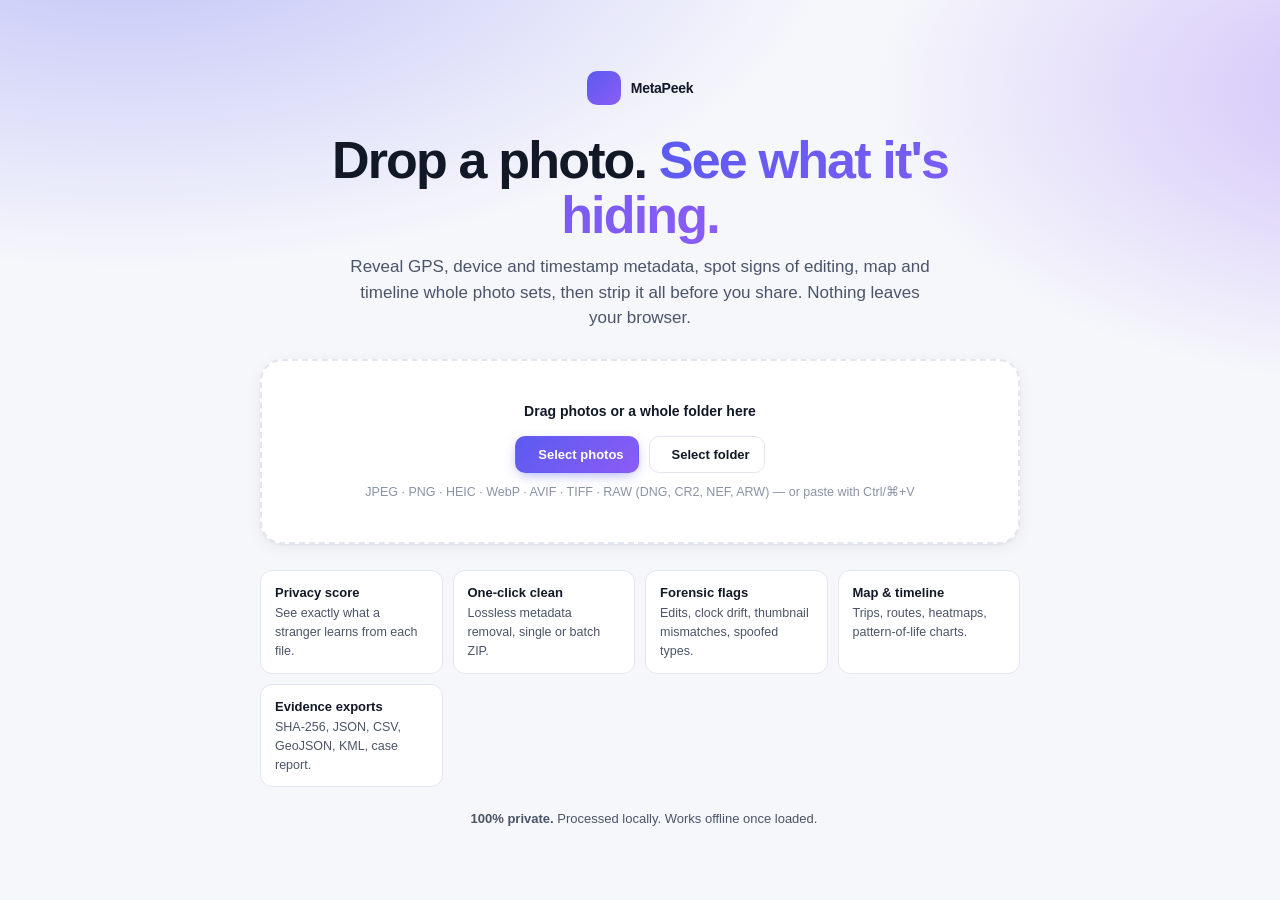
==== commit 3e8474a5: "MetaPeek v2.2" ====
--- a/MetaPeek_Osint.html
+++ b/MetaPeek_Osint.html
@@ -1,1105 +1,5 @@
 <!DOCTYPE html>
-<html lang="en">
-<head>
-    <meta charset="UTF-8">
-    <meta name="viewport" content="width=device-width, initial-scale=1.0">
-    <title>MetaPeek</title>
-    <script src="https://cdn.tailwindcss.com"></script>
-    <script src="https://cdn.jsdelivr.net/npm/exifr/dist/full.umd.js"></script>
-    <link rel="preconnect" href="https://fonts.googleapis.com">
-    <link rel="preconnect" href="https://fonts.gstatic.com" crossorigin>
-    <link href="https://fonts.googleapis.com/css2?family=Inter:wght@400;500;600;700;800&display=swap" rel="stylesheet">
-    <link rel="stylesheet" href="https://unpkg.com/leaflet@1.9.4/dist/leaflet.css"/>
-    <script src="https://unpkg.com/leaflet@1.9.4/dist/leaflet.js"></script>
-    <script src="https://unpkg.com/leaflet.markercluster@1.5.3/dist/leaflet.markercluster.js"></script>
-    <link rel="stylesheet" href="https://unpkg.com/leaflet.markercluster@1.5.3/dist/MarkerCluster.css"/>
-    <link rel="stylesheet" href="https://unpkg.com/leaflet.markercluster@1.5.3/dist/MarkerCluster.Default.css"/>
-    <script src="https://unpkg.com/leaflet.heat@0.2.0/dist/leaflet-heat.js"></script>
-
-    <style>
-        body { font-family: 'Inter', sans-serif; }
-        .gradient-bg { background: linear-gradient(135deg, #667eea 0%, #764ba2 100%); }
-        .gradient-card { background: linear-gradient(135deg, #f093fb 0%, #f5576c 100%); }
-        .card-shadow { box-shadow: 0 20px 25px -5px rgba(0,0,0,0.1), 0 10px 10px -5px rgba(0,0,0,0.04); }
-        .hover-lift { transition: transform 0.3s ease, box-shadow 0.3s ease; }
-        .hover-lift:hover { transform: translateY(-5px); box-shadow: 0 25px 35px -5px rgba(0,0,0,0.15), 0 15px 15px -5px rgba(0,0,0,0.08); }
-        .upload-card.dragover { border-style: solid; border-color: rgba(255,255,255,0.8); background-color: rgba(255,255,255,0.3); transform: scale(1.03); }
-        .loader { border: 4px solid rgba(102,126,234,0.2); border-top: 4px solid #667eea; border-radius: 50%; width: 50px; height: 50px; animation: spin 0.8s linear infinite; margin: 2rem auto; }
-        @keyframes spin { 100% { transform: rotate(360deg); } }
-        .fade-in { animation: fadeIn 0.5s ease-in; }
-        @keyframes fadeIn { from { opacity: 0; transform: translateY(10px); } to { opacity: 1; transform: translateY(0); } }
-        .pulse-slow { animation: pulse 3s cubic-bezier(0.4,0,0.6,1) infinite; }
-        .metadata-row { transition: all 0.2s ease; }
-        .metadata-row:hover { background-color: rgba(102,126,234,0.05); transform: translateX(4px); }
-        .btn { padding: 0.75rem 1.25rem; font-weight: 600; border-radius: 0.75rem; transition: all 0.3s ease; cursor: pointer; display: inline-flex; align-items: center; justify-content: center; text-align: center; border: none; }
-        .btn-primary { background: linear-gradient(135deg, #f093fb 0%, #f5576c 100%); color: white; box-shadow: 0 4px 20px -3px rgba(245,87,108,0.5); }
-        .btn-primary:hover { box-shadow: 0 10px 25px -3px rgba(245,87,108,0.6); transform: translateY(-2px); }
-        .btn-secondary { background: linear-gradient(135deg, #667eea 0%, #764ba2 100%); color: white; box-shadow: 0 4px 20px -3px rgba(102,126,234,0.5); }
-        .btn-secondary:hover { box-shadow: 0 10px 25px -3px rgba(102,126,234,0.6); transform: translateY(-2px); }
-        .btn-clear { padding: 0.5rem 1rem; font-size: 0.875rem; background: #f3f4f6; color: #374151; border: 1px solid #e5e7eb; font-weight: 600; border-radius: 0.75rem; transition: all 0.2s ease; cursor: pointer; }
-        .btn-clear:hover { background: #e5e7eb; transform: translateY(-1px); }
-        .tab-btn { font-family: 'Inter', sans-serif; font-weight: 600; font-size: 0.8rem; padding: 0.5rem 1.1rem; border-radius: 0.6rem; border: none; cursor: pointer; color: #6b7280; background: transparent; transition: all 0.2s; }
-        .tab-btn.active { background: linear-gradient(135deg, #667eea 0%, #764ba2 100%); color: white; box-shadow: 0 4px 12px -2px rgba(102,126,234,0.4); }
-        .tab-btn:hover:not(.active) { background: #f3f4f6; color: #374151; }
-        .stat-card { background: white; border-radius: 1rem; padding: 1.2rem 1.4rem; box-shadow: 0 4px 12px rgba(0,0,0,0.06); transition: box-shadow 0.2s; }
-        .stat-card:hover { box-shadow: 0 8px 24px rgba(102,126,234,0.15); }
-        .stat-num { font-size: 2rem; font-weight: 800; line-height: 1; background: linear-gradient(135deg, #667eea 0%, #764ba2 100%); -webkit-background-clip: text; -webkit-text-fill-color: transparent; background-clip: text; }
-        .stat-num.green { background: linear-gradient(135deg, #10b981 0%, #059669 100%); -webkit-background-clip: text; background-clip: text; }
-        .stat-num.pink { background: linear-gradient(135deg, #f093fb 0%, #f5576c 100%); -webkit-background-clip: text; background-clip: text; }
-        .photo-thumb { aspect-ratio: 1; object-fit: cover; border-radius: 0.75rem; cursor: pointer; transition: all 0.2s; border: 2px solid transparent; width: 100%; }
-        .photo-thumb:hover { transform: scale(1.04); box-shadow: 0 8px 24px rgba(102,126,234,0.2); }
-        .gps-badge { position: absolute; top: 5px; right: 5px; width: 10px; height: 10px; border-radius: 50%; border: 2px solid white; }
-        .gps-yes { background: #10b981; }
-        .gps-no  { background: #ef4444; }
-        .camera-group-header { cursor: pointer; padding: 0.9rem 1.2rem; border-radius: 0.75rem; background: #f9fafb; display: flex; align-items: center; justify-content: space-between; transition: background 0.2s; user-select: none; }
-        .camera-group-header:hover { background: #f3f4f6; }
-        .camera-group-body { display: none; }
-        .camera-group-body.open { display: block; }
-        .chevron { transition: transform 0.25s; }
-        .chevron.open { transform: rotate(180deg); }
-        #mapLeaflet { height: 460px; border-radius: 1rem; overflow: hidden; box-shadow: 0 4px 20px rgba(0,0,0,0.08); }
-        .tl-bar { background: linear-gradient(to top, #667eea, #764ba2); border-radius: 3px 3px 0 0; min-width: 3px; transition: opacity 0.2s; cursor: pointer; position: relative; }
-        .tl-bar:hover { opacity: 0.75; }
-        .tl-bar::after { content: attr(data-tip); position: absolute; bottom: calc(100% + 6px); left: 50%; transform: translateX(-50%); background: #1f2937; color: white; font-size: 0.68rem; white-space: nowrap; padding: 3px 8px; border-radius: 6px; pointer-events: none; opacity: 0; transition: opacity 0.15s; }
-        .tl-bar:hover::after { opacity: 1; }
-        .filter-btn { font-size: 0.78rem; font-weight: 600; padding: 0.38rem 0.9rem; border-radius: 99px; border: 1.5px solid #e5e7eb; background: white; cursor: pointer; color: #6b7280; transition: all 0.15s; }
-        .filter-btn.active { background: linear-gradient(135deg, #667eea 0%, #764ba2 100%); color: white; border-color: transparent; box-shadow: 0 2px 10px -1px rgba(102,126,234,0.4); }
-        .filter-btn:hover:not(.active) { border-color: #9ca3af; color: #374151; }
-
-        /* ---- MODAL ---- */
-        #detailModal { display: none; position: fixed; inset: 0; z-index: 9999; background: rgba(0,0,0,0.6); backdrop-filter: blur(8px); align-items: center; justify-content: center; }
-        #detailModal.open { display: flex; }
-        #detailModal .inner { background: white; border-radius: 1.5rem; max-width: 900px; width: 95vw; max-height: 92vh; overflow-y: auto; padding: 2rem; box-shadow: 0 25px 50px rgba(0,0,0,0.25); }
-
-        /* ---- METADATA SECTIONS ---- */
-        .meta-section { margin-bottom: 1.2rem; }
-        .meta-section-title {
-            font-size: 0.7rem;
-            font-weight: 700;
-            text-transform: uppercase;
-            letter-spacing: 0.08em;
-            color: #9ca3af;
-            padding: 0.5rem 0 0.4rem;
-            border-bottom: 1px solid #f3f4f6;
-            margin-bottom: 0.5rem;
-            display: flex;
-            align-items: center;
-            gap: 6px;
-        }
-        .meta-row {
-            display: flex;
-            justify-content: space-between;
-            align-items: flex-start;
-            padding: 5px 6px;
-            border-radius: 6px;
-            font-size: 0.82rem;
-            gap: 12px;
-            transition: background 0.15s;
-        }
-        .meta-row:hover { background: #f9fafb; }
-        .meta-key { color: #9ca3af; flex-shrink: 0; min-width: 110px; }
-        .meta-val { font-weight: 500; text-align: right; word-break: break-all; color: #1f2937; }
-        .meta-val.highlight { color: #667eea; font-weight: 600; }
-        .meta-val.coords { font-family: monospace; font-size: 0.78rem; color: #059669; }
-
-        /* Copy coords button */
-        .copy-btn {
-            display: inline-flex; align-items: center; gap: 4px;
-            font-size: 0.7rem; font-weight: 600; padding: 2px 8px;
-            background: #f3f4f6; border: 1px solid #e5e7eb;
-            border-radius: 6px; cursor: pointer; color: #6b7280;
-            transition: all 0.15s; margin-left: 6px;
-        }
-        .copy-btn:hover { background: #e5e7eb; color: #374151; }
-
-        .pill { display: inline-flex; align-items: center; gap: 4px; padding: 2px 10px; border-radius: 99px; font-size: 0.72rem; font-weight: 600; }
-        .pill-green { background: #d1fae5; color: #065f46; }
-        .pill-red   { background: #fee2e2; color: #991b1b; }
-        .pill-purple { background: #ede9fe; color: #5b21b6; }
-        .pill-pink  { background: #fce7f3; color: #9d174d; }
-        .pill-blue  { background: #dbeafe; color: #1e40af; }
-        .pill-orange { background: #ffedd5; color: #9a3412; }
-        .trip-segment { border-left: 3px solid #667eea; padding-left: 1rem; margin-bottom: 0.5rem; }
-        #dashPage { background: #f9fafb; min-height: 100vh; }
-        #dashHeader { background: white; border-bottom: 1px solid #e5e7eb; position: sticky; top: 0; z-index: 100; }
-        .hero-icon { width: 60px; height: 60px; margin: 0 auto 1.5rem; }
-        .route-line { stroke-dasharray: 8 5; animation: dashMove 1s linear infinite; }
-        @keyframes dashMove { to { stroke-dashoffset: -13; } }
-        ::-webkit-scrollbar { width: 6px; height: 6px; }
-        ::-webkit-scrollbar-thumb { background: #d1d5db; border-radius: 3px; }
-
-        /* Modal tabs */
-        .modal-tab-btn { font-size: 0.75rem; font-weight: 600; padding: 0.35rem 0.85rem; border-radius: 0.5rem; border: none; cursor: pointer; color: #6b7280; background: transparent; transition: all 0.2s; }
-        .modal-tab-btn.active { background: linear-gradient(135deg, #667eea 0%, #764ba2 100%); color: white; }
-        .modal-tab-btn:hover:not(.active) { background: #f3f4f6; }
-        .modal-tab-panel { display: none; }
-        .modal-tab-panel.active { display: block; }
-
-        /* Raw EXIF table */
-        .raw-exif-table { width: 100%; border-collapse: collapse; font-size: 0.78rem; }
-        .raw-exif-table tr:nth-child(even) { background: #f9fafb; }
-        .raw-exif-table td { padding: 4px 8px; border-bottom: 1px solid #f3f4f6; }
-        .raw-exif-table td:first-child { color: #9ca3af; width: 45%; }
-        .raw-exif-table td:last-child { font-weight: 500; word-break: break-all; }
-    </style>
-</head>
-<body>
-
-<!-- ===================== UPLOAD PAGE ===================== -->
-<div id="uploadPage" class="min-h-screen gradient-bg flex flex-col items-center justify-center p-4">
-    <main class="w-full max-w-xl mx-auto text-center">
-        <svg class="hero-icon text-white pulse-slow" fill="none" stroke="currentColor" viewBox="0 0 24 24">
-            <path stroke-linecap="round" stroke-linejoin="round" stroke-width="2"
-                d="M4 16l4.586-4.586a2 2 0 012.828 0L16 16m-2-2l1.586-1.586a2 2 0 012.828 0L20 14m-6-6h.01M6 20h12a2 2 0 002-2V6a2 2 0 00-2-2H6a2 2 0 00-2 2v12a2 2 0 002 2z" />
-        </svg>
-        <h1 class="text-4xl md:text-5xl font-bold mb-3 text-white">
-        MetaPeek Advanced
-        </h1>
-        <p class="text-lg md:text-xl text-indigo-100 mb-8">
-                Batch-drop your photos to reveal GPS maps, camera stats, timelines, and hidden EXIF layers — the big-dog upgrade your images deserve.
-        </p>
-
-        <div id="dropZone" class="upload-card relative bg-white/10 backdrop-blur-lg rounded-3xl p-8 md:p-12 border-2 border-dashed border-white/30 transition-all duration-300 ease-in-out">
-            <div class="flex flex-col items-center justify-center space-y-4">
-                <svg class="w-16 h-16 text-white/50" fill="none" stroke="currentColor" viewBox="0 0 24 24">
-                    <path stroke-linecap="round" stroke-linejoin="round" stroke-width="1.5"
-                        d="M7 16a4 4 0 01-.88-7.903A5 5 0 1115.9 6L16 6a5 5 0 011 9.9M15 13l-3-3m0 0l-3 3m3-3v12" />
-                </svg>
-                <button onclick="document.getElementById('fileInput').click()" class="btn btn-primary text-lg py-3 px-8 shadow-xl">
-                    Select Images
-                </button>
-                <input type="file" id="fileInput" accept="image/*" multiple class="hidden">
-                <p class="text-white/70 text-sm">or drag and drop — select multiple for batch analysis</p>
-            </div>
-        </div>
-
-        <p class="text-white/80 text-sm mt-8">
-            <svg class="w-4 h-4 inline-block mr-1" fill="none" stroke="currentColor" viewBox="0 0 24 24">
-                <path stroke-linecap="round" stroke-linejoin="round" stroke-width="2"
-                    d="M12 15v2m-6.364-8.364l-1.414 1.414M21 12h-2M4 12H2m15.636-6.364l-1.414-1.414M12 3v2M6.364 6.364L7.778 7.778m12.727 0l-1.414-1.414M4 12a8 8 0 018-8" />
-            </svg>
-            <strong>100% Private:</strong> Your images are processed in your browser and never uploaded.
-        </p>
-    </main>
-</div>
-
-<!-- ===================== DASHBOARD ===================== -->
-<div id="dashPage" class="hidden min-h-screen">
-    <header id="dashHeader">
-        <div class="max-w-7xl mx-auto px-6 py-4 flex items-center justify-between gap-4 flex-wrap">
-            <div class="flex items-center gap-3">
-                <svg class="w-7 h-7 text-purple-600" fill="none" stroke="currentColor" viewBox="0 0 24 24">
-                    <path stroke-linecap="round" stroke-linejoin="round" stroke-width="2"
-                        d="M4 16l4.586-4.586a2 2 0 012.828 0L16 16m-2-2l1.586-1.586a2 2 0 012.828 0L20 14m-6-6h.01M6 20h12a2 2 0 002-2V6a2 2 0 00-2-2H6a2 2 0 00-2 2v12a2 2 0 002 2z" />
-                </svg>
-                <span class="text-xl font-bold text-gray-800">MetaPeek</span>
-                <span id="headerPhotoCount" class="text-xs font-semibold text-purple-600 bg-purple-50 border border-purple-200 rounded-full px-3 py-0.5">0 photos</span>
-            </div>
-            <div class="flex gap-2 items-center">
-                <button class="btn btn-secondary text-sm" onclick="document.getElementById('fileInputMore').click()" style="padding:0.5rem 1.1rem;font-size:0.82rem;">+ Add more</button>
-                <input type="file" id="fileInputMore" accept="image/*" multiple class="hidden">
-                <button class="btn-clear" onclick="resetAll()">Clear all</button>
-            </div>
-        </div>
-    </header>
-
-    <div class="max-w-7xl mx-auto px-6 py-8">
-        <div id="insightsBar" class="grid grid-cols-2 md:grid-cols-3 lg:grid-cols-6 gap-3 mb-8 fade-in">
-            <div class="stat-card"><div class="stat-num" id="si-total">0</div><div class="text-xs text-gray-500 mt-1">Total Photos</div></div>
-            <div class="stat-card"><div class="stat-num green" id="si-gps">0%</div><div class="text-xs text-gray-500 mt-1">GPS Coverage</div></div>
-            <div class="stat-card"><div class="stat-num" id="si-cameras">0</div><div class="text-xs text-gray-500 mt-1">Unique Cameras</div></div>
-            <div class="stat-card"><div class="stat-num" id="si-daterange" style="font-size:1.1rem;-webkit-text-fill-color:initial;background:none;color:#374151;">—</div><div class="text-xs text-gray-500 mt-1">Date Range</div></div>
-            <div class="stat-card"><div class="stat-num pink" id="si-locations">0</div><div class="text-xs text-gray-500 mt-1">GPS Locations</div></div>
-            <div class="stat-card"><div class="stat-num" id="si-trips">0</div><div class="text-xs text-gray-500 mt-1">Trip Segments</div></div>
-        </div>
-
-        <div class="flex gap-2 flex-wrap mb-8 bg-white rounded-2xl p-2 card-shadow w-fit">
-            <button class="tab-btn active" data-tab="photos">Photos</button>
-            <button class="tab-btn" data-tab="cameras">By Camera</button>
-            <button class="tab-btn" data-tab="map">Map &amp; Travel</button>
-            <button class="tab-btn" data-tab="timeline">Timeline</button>
-        </div>
-
-        <!-- TAB: PHOTOS -->
-        <div id="tab-photos" class="tab-panel">
-            <div class="flex gap-2 flex-wrap items-center mb-6">
-                <span class="text-xs font-semibold text-gray-400 uppercase tracking-wider">Filter:</span>
-                <button class="filter-btn active" data-filter="all">All</button>
-                <button class="filter-btn" data-filter="gps">With GPS</button>
-                <button class="filter-btn" data-filter="nogps">No GPS</button>
-                <div class="ml-auto flex items-center gap-2">
-                    <span class="text-xs text-gray-400">Sort:</span>
-                    <select id="sortSelect" class="text-sm px-2 py-1 border border-gray-200 rounded-lg bg-white cursor-pointer font-medium text-gray-700">
-                        <option value="name">Name</option>
-                        <option value="date">Date taken</option>
-                        <option value="camera">Camera</option>
-                    </select>
-                </div>
-            </div>
-            <div id="photoGrid" class="grid grid-cols-3 sm:grid-cols-4 md:grid-cols-5 lg:grid-cols-6 gap-3"></div>
-            <p id="emptyGridMsg" class="hidden text-center py-12 text-gray-400">No photos match this filter.</p>
-        </div>
-
-        <!-- TAB: CAMERAS -->
-        <div id="tab-cameras" class="tab-panel hidden">
-            <div id="cameraGroups" class="space-y-3"></div>
-        </div>
-
-        <!-- TAB: MAP -->
-        <div id="tab-map" class="tab-panel hidden">
-            <div class="flex gap-2 flex-wrap items-center mb-4">
-                <button class="filter-btn active" id="mapModeMarkers" onclick="switchMapMode('markers')">📍 Markers</button>
-                <button class="filter-btn" id="mapModeHeat" onclick="switchMapMode('heat')">🔥 Heatmap</button>
-                <button class="filter-btn" id="mapModeRoute" onclick="switchMapMode('route')">🛣️ Travel Route</button>
-                <button class="btn-clear ml-auto" onclick="fitMapToBounds()">Fit to photos</button>
-            </div>
-            <div id="mapLeaflet"></div>
-            <div id="tripSegmentsBox" class="mt-6 hidden">
-                <h3 class="text-lg font-bold text-gray-800 mb-3">Trip Segments Detected</h3>
-                <div id="tripSegmentsList" class="space-y-2"></div>
-            </div>
-        </div>
-
-        <!-- TAB: TIMELINE -->
-        <div id="tab-timeline" class="tab-panel hidden">
-            <div class="flex gap-2 flex-wrap mb-6 items-center">
-                <span class="text-xs font-semibold text-gray-400 uppercase tracking-wider">Group by:</span>
-                <button class="filter-btn active" data-tlgroup="day" onclick="renderTimeline('day', this)">Day</button>
-                <button class="filter-btn" data-tlgroup="month" onclick="renderTimeline('month', this)">Month</button>
-                <button class="filter-btn" data-tlgroup="year" onclick="renderTimeline('year', this)">Year</button>
-            </div>
-            <div class="bg-white rounded-2xl card-shadow p-6 mb-6">
-                <div id="timelineChart" style="display:flex;align-items:flex-end;gap:3px;height:200px;overflow-x:auto;padding:0 4px;"></div>
-                <div id="timelineLabels" style="display:flex;gap:3px;overflow-x:auto;padding:6px 4px 0;"></div>
-            </div>
-            <div id="timelineSessionsBox">
-                <h3 class="text-lg font-bold text-gray-800 mb-4">Shooting Sessions</h3>
-                <div id="timelineSessions" class="space-y-3"></div>
-            </div>
-        </div>
-    </div>
-</div>
-
-<!-- ===================== DETAIL MODAL ===================== -->
-<div id="detailModal">
-    <div class="inner">
-        <!-- Header -->
-        <div style="display:flex;justify-content:space-between;align-items:flex-start;margin-bottom:1rem;">
-            <div>
-                <div id="modalFileName" style="font-size:1.15rem;font-weight:700;color:#111827;"></div>
-                <div id="modalPills" style="display:flex;gap:6px;flex-wrap:wrap;margin-top:8px;"></div>
-            </div>
-            <button onclick="closeModal()" style="background:#f3f4f6;border:none;border-radius:8px;width:36px;height:36px;cursor:pointer;font-size:1.1rem;display:flex;align-items:center;justify-content:center;flex-shrink:0;">✕</button>
-        </div>
-
-        <!-- Modal tabs -->
-        <div style="display:flex;gap:4px;background:#f9fafb;border-radius:10px;padding:4px;width:fit-content;margin-bottom:1.25rem;">
-            <button class="modal-tab-btn active" onclick="switchModalTab('details', this)">📋 Details</button>
-            <button class="modal-tab-btn" onclick="switchModalTab('raw', this)">🔧 Raw EXIF</button>
-        </div>
-
-        <!-- DETAILS TAB -->
-        <div id="modalTabDetails" class="modal-tab-panel active">
-            <div style="display:grid;grid-template-columns:1fr 1fr;gap:1.5rem;" class="modal-grid">
-                <!-- Left: image -->
-                <div>
-                    <img id="modalImg" src="" alt="" style="width:100%;border-radius:12px;object-fit:contain;max-height:320px;background:#f9fafb;">
-                    <!-- GPS map -->
-                    <div id="modalMapBox" class="mt-4 hidden">
-                        <div style="font-weight:700;font-size:0.82rem;color:#374151;margin-bottom:6px;">📍 Location</div>
-                        <div id="modalMap" style="height:180px;border-radius:0.75rem;border:1px solid #e5e7eb;overflow:hidden;"></div>
-                        <div id="modalCoordsDisplay" style="font-size:0.72rem;color:#6b7280;margin-top:6px;text-align:center;"></div>
-                    </div>
-                </div>
-
-                <!-- Right: metadata -->
-                <div id="modalMeta" style="overflow-y:auto;max-height:520px;"></div>
-            </div>
-        </div>
-
-        <!-- RAW EXIF TAB -->
-        <div id="modalTabRaw" class="modal-tab-panel">
-            <div style="background:#f9fafb;border-radius:10px;padding:1rem;max-height:500px;overflow-y:auto;">
-                <table class="raw-exif-table" id="rawExifTable">
-                    <tbody id="rawExifBody"></tbody>
-                </table>
-                <p id="rawExifEmpty" class="text-gray-400 text-sm text-center py-8 hidden">No raw EXIF data available.</p>
-            </div>
-        </div>
-    </div>
-</div>
-
-<style>
-@media (max-width: 640px) {
-    .modal-grid { grid-template-columns: 1fr !important; }
-}
-</style>
-
-<script>
-let photos = [];
-let leafletMap = null;
-let markersLayer = null;
-let heatLayer = null;
-let routeLayer = null;
-let modalMap = null;
-let currentMapMode = 'markers';
-let currentFilter = 'all';
-let currentSort = 'name';
-
-document.getElementById('fileInput').addEventListener('change', e => handleFiles(e.target.files));
-document.getElementById('fileInputMore').addEventListener('change', e => handleFiles(e.target.files));
-
-const dropZone = document.getElementById('dropZone');
-['dragenter','dragover','dragleave','drop'].forEach(ev => {
-    dropZone.addEventListener(ev, e => { e.preventDefault(); e.stopPropagation(); });
-    document.body.addEventListener(ev, e => e.preventDefault());
-});
-dropZone.addEventListener('dragenter', () => dropZone.classList.add('dragover'));
-dropZone.addEventListener('dragleave', () => dropZone.classList.remove('dragover'));
-dropZone.addEventListener('drop', e => {
-    dropZone.classList.remove('dragover');
-    if (e.dataTransfer.files.length) handleFiles(e.dataTransfer.files);
-});
-
-async function handleFiles(fileList) {
-    const files = Array.from(fileList).filter(f => f.type.startsWith('image/'));
-    if (!files.length) return;
-    document.getElementById('uploadPage').classList.add('hidden');
-    document.getElementById('dashPage').classList.remove('hidden');
-    const results = await Promise.all(files.map(parsePhoto));
-    const newPhotos = results.filter(Boolean);
-    photos = deduplicatePhotos([...photos, ...newPhotos]);
-    updateDashboard();
-}
-
-function deduplicatePhotos(arr) {
-    const seen = new Set();
-    return arr.filter(p => {
-        if (seen.has(p.name + p.file.size)) return false;
-        seen.add(p.name + p.file.size);
-        return true;
-    });
-}
-
-async function parsePhoto(file) {
-    try {
-        const [tags, dataUrl] = await Promise.all([
-            exifr.parse(file, {
-                // Enable every known segment
-                tiff: true,
-                exif: true,
-                gps: true,
-                iptc: true,
-                ifd0: true,
-                ifd1: true,
-                interop: true,
-                // Don't sanitize — give us raw keys too
-                sanitize: false,
-                reviveValues: true,
-                translateKeys: true,
-                translateValues: true,
-                mergeOutput: true,
-            }),
-            readFileAsDataURL(file)
-        ]);
-
-        // exifr sometimes returns null for files with no EXIF at all
-        const t = tags || {};
-
-        // GPS coords — exifr puts these as .latitude/.longitude after parsing
-        const lat = t.latitude ?? t.GPSLatitude;
-        const lon = t.longitude ?? t.GPSLongitude;
-
-        // Manual GPS conversion if exifr gave us raw DMS arrays
-        let resolvedLat = (typeof lat === 'number') ? lat : parseDMS(lat, t.GPSLatitudeRef);
-        let resolvedLon = (typeof lon === 'number') ? lon : parseDMS(lon, t.GPSLongitudeRef);
-
-        const hasGps = typeof resolvedLat === 'number' && !isNaN(resolvedLat)
-                    && typeof resolvedLon === 'number' && !isNaN(resolvedLon);
-
-        // Normalize date
-        let dateRaw = t.DateTimeOriginal || t.DateTime || t.DateTimeDigitized || null;
-        let date = null;
-        if (dateRaw) {
-            if (dateRaw instanceof Date) {
-                date = dateRaw;
-            } else if (typeof dateRaw === 'string') {
-                dateRaw = dateRaw.replace(/^(\d{4}):(\d{2}):(\d{2})/, '$1-$2-$3');
-                date = new Date(dateRaw);
-            }
-            if (date && isNaN(date.getTime())) date = null;
-        }
-
-        const make  = (t.Make  || '').trim();
-        const model = (t.Model || '').trim();
-        // Avoid "Apple Apple iPhone 13" style duplicates
-        const camera = make && model
-            ? (model.toLowerCase().startsWith(make.toLowerCase()) ? model : `${make} ${model}`)
-            : (make || model || 'Unknown Camera');
-
-        // Store both the merged flat object AND keep lat/lon resolved
-        if (hasGps) { t.latitude = resolvedLat; t.longitude = resolvedLon; }
-
-        return { file, dataUrl, tags: t, name: file.name, date, camera,
-                 lat: resolvedLat, lon: resolvedLon, hasGps };
-
-    } catch (err) {
-        console.warn('Could not parse', file.name, err);
-        // Return photo with no metadata rather than dropping it entirely
-        const dataUrl = await readFileAsDataURL(file).catch(() => '');
-        return { file, dataUrl, tags: {}, name: file.name, date: null,
-                 camera: 'Unknown Camera', lat: null, lon: null, hasGps: false };
-    }
-}
-
-// Convert DMS array [deg, min, sec] + ref ('N'/'S'/'E'/'W') to decimal degrees
-function parseDMS(dms, ref) {
-    if (!Array.isArray(dms) || dms.length < 3) return null;
-    const decimal = dms[0] + dms[1] / 60 + dms[2] / 3600;
-    return (ref === 'S' || ref === 'W') ? -decimal : decimal;
-}
-
-function readFileAsDataURL(file) {
-    return new Promise((res, rej) => {
-        const r = new FileReader();
-        r.onload = e => res(e.target.result);
-        r.onerror = rej;
-        r.readAsDataURL(file);
-    });
-}
-
-function updateDashboard() {
-    updateInsights();
-    renderPhotoGrid();
-    renderCameraGroups();
-    renderTimeline('day');
-    initOrUpdateMap();
-    document.getElementById('headerPhotoCount').textContent = `${photos.length} photo${photos.length !== 1 ? 's' : ''}`;
-}
-
-function updateInsights() {
-    const total = photos.length;
-    const withGps = photos.filter(p => p.hasGps);
-    const gpsPct = total ? Math.round((withGps.length / total) * 100) : 0;
-    const cameras = new Set(photos.map(p => p.camera));
-    const datesValid = photos.filter(p => p.date).map(p => p.date);
-
-    let dateRangeStr = '—';
-    if (datesValid.length >= 2) {
-        datesValid.sort((a, b) => a - b);
-        const fmt = d => d.toLocaleDateString('en-US', { month: 'short', year: '2-digit' });
-        dateRangeStr = `${fmt(datesValid[0])}–${fmt(datesValid[datesValid.length-1])}`;
-    } else if (datesValid.length === 1) {
-        dateRangeStr = datesValid[0].toLocaleDateString('en-US', { month: 'short', year: 'numeric' });
-    }
-
-    const trips = detectTripSegments(withGps);
-    document.getElementById('si-total').textContent = total;
-    document.getElementById('si-gps').textContent = `${gpsPct}%`;
-    document.getElementById('si-cameras').textContent = cameras.size;
-    document.getElementById('si-daterange').style.fontSize = datesValid.length ? '1rem' : '2rem';
-    document.getElementById('si-daterange').textContent = dateRangeStr;
-    document.getElementById('si-locations').textContent = withGps.length;
-    document.getElementById('si-trips').textContent = trips.length;
-}
-
-function renderPhotoGrid() {
-    const grid = document.getElementById('photoGrid');
-    grid.innerHTML = '';
-    let filtered = getFilteredSorted();
-    document.getElementById('emptyGridMsg').classList.toggle('hidden', filtered.length > 0);
-    filtered.forEach(p => {
-        const wrap = document.createElement('div');
-        wrap.style.cssText = 'position:relative;';
-        const img = document.createElement('img');
-        img.src = p.dataUrl;
-        img.alt = p.name;
-        img.className = 'photo-thumb w-full fade-in';
-        img.title = p.name;
-        img.onclick = () => openModal(p);
-        const badge = document.createElement('div');
-        badge.className = `gps-badge ${p.hasGps ? 'gps-yes' : 'gps-no'}`;
-        wrap.appendChild(img);
-        wrap.appendChild(badge);
-        grid.appendChild(wrap);
-    });
-}
-
-function getFilteredSorted() {
-    let filtered = [...photos];
-    if (currentFilter === 'gps') filtered = filtered.filter(p => p.hasGps);
-    else if (currentFilter === 'nogps') filtered = filtered.filter(p => !p.hasGps);
-    if (currentSort === 'date') filtered.sort((a, b) => (a.date || 0) - (b.date || 0));
-    else if (currentSort === 'camera') filtered.sort((a, b) => a.camera.localeCompare(b.camera));
-    else filtered.sort((a, b) => a.name.localeCompare(b.name));
-    return filtered;
-}
-
-document.querySelectorAll('.filter-btn[data-filter]').forEach(btn => {
-    btn.addEventListener('click', () => {
-        document.querySelectorAll('.filter-btn[data-filter]').forEach(b => b.classList.remove('active'));
-        btn.classList.add('active');
-        currentFilter = btn.dataset.filter;
-        renderPhotoGrid();
-    });
-});
-
-document.getElementById('sortSelect').addEventListener('change', e => {
-    currentSort = e.target.value;
-    renderPhotoGrid();
-});
-
-function renderCameraGroups() {
-    const container = document.getElementById('cameraGroups');
-    container.innerHTML = '';
-    const grouped = {};
-    photos.forEach(p => { if (!grouped[p.camera]) grouped[p.camera] = []; grouped[p.camera].push(p); });
-
-    Object.entries(grouped).sort((a, b) => b[1].length - a[1].length).forEach(([camera, cPhotos]) => {
-        const gpsCount = cPhotos.filter(p => p.hasGps).length;
-        const group = document.createElement('div');
-        group.style.cssText = 'border:1px solid #e5e7eb;border-radius:1rem;overflow:hidden;background:white;box-shadow:0 4px 12px rgba(0,0,0,0.05);';
-        const header = document.createElement('div');
-        header.className = 'camera-group-header';
-        header.innerHTML = `
-            <div style="display:flex;align-items:center;gap:10px;">
-                <span class="inline-flex items-center bg-purple-50 px-3 py-1 rounded-full">
-                    <svg class="w-4 h-4 text-purple-600 mr-2" fill="none" stroke="currentColor" viewBox="0 0 24 24"><path stroke-linecap="round" stroke-linejoin="round" stroke-width="2" d="M3 9a2 2 0 012-2h.93a2 2 0 001.664-.89l.812-1.22A2 2 0 0110.07 4h3.86a2 2 0 011.664.89l.812 1.22A2 2 0 0018.07 7H19a2 2 0 012 2v9a2 2 0 01-2 2H5a2 2 0 01-2-2V9z"/><circle cx="12" cy="13" r="4"/></svg>
-                    <span class="font-semibold text-gray-800 text-sm">${camera}</span>
-                </span>
-            </div>
-            <div style="display:flex;align-items:center;gap:8px;">
-                <span class="pill pill-purple">${cPhotos.length} photo${cPhotos.length !== 1 ? 's' : ''}</span>
-                ${gpsCount > 0 ? `<span class="pill pill-green">📍 ${gpsCount} GPS</span>` : ''}
-                <svg class="chevron w-5 h-5" viewBox="0 0 20 20" fill="currentColor"><path fill-rule="evenodd" d="M5.293 7.293a1 1 0 011.414 0L10 10.586l3.293-3.293a1 1 0 111.414 1.414l-4 4a1 1 0 01-1.414 0l-4-4a1 1 0 010-1.414z" clip-rule="evenodd"/></svg>
-            </div>`;
-        const body = document.createElement('div');
-        body.className = 'camera-group-body';
-        body.style.cssText = 'padding:1rem;background:#f9fafb;border-top:1px solid #e5e7eb;';
-        const miniGrid = document.createElement('div');
-        miniGrid.style.cssText = 'display:grid;grid-template-columns:repeat(auto-fill,minmax(80px,1fr));gap:8px;';
-        cPhotos.forEach(p => {
-            const wrap = document.createElement('div');
-            wrap.style.cssText = 'position:relative;';
-            const img = document.createElement('img');
-            img.src = p.dataUrl;
-            img.className = 'photo-thumb w-full';
-            img.style.cssText = 'border-radius:8px;';
-            img.onclick = () => openModal(p);
-            const badge = document.createElement('div');
-            badge.className = `gps-badge ${p.hasGps ? 'gps-yes' : 'gps-no'}`;
-            wrap.appendChild(img); wrap.appendChild(badge); miniGrid.appendChild(wrap);
-        });
-        body.appendChild(miniGrid);
-        header.onclick = () => { const open = body.classList.toggle('open'); header.querySelector('.chevron').classList.toggle('open', open); };
-        group.appendChild(header); group.appendChild(body); container.appendChild(group);
-    });
-}
-
-// MAP
-function initOrUpdateMap() {
-    const gpsPhotos = photos.filter(p => p.hasGps);
-    if (!leafletMap) {
-        leafletMap = L.map('mapLeaflet').setView([20, 0], 2);
-        L.tileLayer('https://{s}.tile.openstreetmap.org/{z}/{x}/{y}.png', { attribution: '© OpenStreetMap contributors', maxZoom: 19 }).addTo(leafletMap);
-    }
-    clearMapLayers();
-    if (gpsPhotos.length === 0) return;
-    applyMapMode(currentMapMode, gpsPhotos);
-    renderTripSegments(gpsPhotos);
-    setTimeout(() => fitMapToBounds(), 100);
-}
-
-function clearMapLayers() {
-    if (markersLayer) { markersLayer.clearLayers(); leafletMap.removeLayer(markersLayer); markersLayer = null; }
-    if (heatLayer) { leafletMap.removeLayer(heatLayer); heatLayer = null; }
-    if (routeLayer) { leafletMap.removeLayer(routeLayer); routeLayer = null; }
-}
-
-function applyMapMode(mode, gpsPhotos) {
-    if (!gpsPhotos) gpsPhotos = photos.filter(p => p.hasGps);
-    clearMapLayers(); currentMapMode = mode;
-    if (mode === 'markers' || mode === 'route') {
-        markersLayer = L.markerClusterGroup({ disableClusteringAtZoom: 14 });
-        gpsPhotos.forEach(p => {
-            const icon = L.divIcon({ className: '', html: `<div style="width:38px;height:38px;border-radius:50% 50% 50% 0;transform:rotate(-45deg);background:linear-gradient(135deg,#f093fb,#f5576c);border:3px solid white;box-shadow:0 2px 8px rgba(0,0,0,0.3);overflow:hidden;"><img src="${p.dataUrl}" style="width:100%;height:100%;object-fit:cover;transform:rotate(45deg) scale(1.4);" /></div>`, iconSize: [38,38], iconAnchor: [19,38] });
-            const marker = L.marker([p.lat, p.lon], { icon });
-            const dateStr = p.date ? p.date.toLocaleDateString('en-US', { dateStyle: 'medium' }) : 'Unknown date';
-            marker.bindPopup(`<div style="font-family:'Inter',sans-serif;min-width:180px;"><img src="${p.dataUrl}" style="width:100%;border-radius:8px;margin-bottom:8px;max-height:120px;object-fit:cover;"><div style="font-weight:700;font-size:0.85rem;margin-bottom:2px;">${p.name}</div><div style="font-size:0.78rem;color:#6b7280;">${p.camera}</div><div style="font-size:0.78rem;color:#6b7280;">📅 ${dateStr}</div><div style="font-size:0.72rem;color:#9ca3af;margin-top:4px;">${p.lat.toFixed(5)}, ${p.lon.toFixed(5)}</div></div>`);
-            markersLayer.addLayer(marker);
-        });
-        markersLayer.addTo(leafletMap);
-        if (mode === 'route') {
-            const sorted = [...gpsPhotos].sort((a, b) => (a.date || 0) - (b.date || 0));
-            const coords = sorted.map(p => [p.lat, p.lon]);
-            if (coords.length > 1) {
-                routeLayer = L.polyline(coords, { color: '#667eea', weight: 3, opacity: 0.8, className: 'route-line' }).addTo(leafletMap);
-                addRouteArrows(coords);
-            }
-        }
-    } else if (mode === 'heat') {
-        const heatData = gpsPhotos.map(p => [p.lat, p.lon, 1]);
-        heatLayer = L.heatLayer(heatData, { radius: 35, blur: 20, maxZoom: 17, gradient: { 0.1: '#2a6ef5', 0.4: '#764ba2', 0.7: '#f5576c', 1.0: '#e8521a' } }).addTo(leafletMap);
-    }
-}
-
-function addRouteArrows(coords) {
-    for (let i = 0; i < coords.length - 1; i++) {
-        const mid = [(coords[i][0] + coords[i+1][0]) / 2, (coords[i][1] + coords[i+1][1]) / 2];
-        const arrow = L.divIcon({ className: '', html: `<div style="width:10px;height:10px;background:#667eea;border-radius:50%;border:2px solid white;"></div>`, iconSize: [10,10], iconAnchor: [5,5] });
-        L.marker(mid, { icon: arrow, interactive: false }).addTo(leafletMap);
-    }
-}
-
-function switchMapMode(mode) {
-    ['markers','heat','route'].forEach(m => {
-        document.getElementById(`mapMode${m.charAt(0).toUpperCase() + m.slice(1)}`).classList.toggle('active', m === mode);
-    });
-    applyMapMode(mode);
-}
-
-function fitMapToBounds() {
-    const gpsPhotos = photos.filter(p => p.hasGps);
-    if (!gpsPhotos.length || !leafletMap) return;
-    const bounds = L.latLngBounds(gpsPhotos.map(p => [p.lat, p.lon]));
-    leafletMap.fitBounds(bounds, { padding: [40, 40] });
-}
-
-function detectTripSegments(gpsPhotos) {
-    if (!gpsPhotos || gpsPhotos.length < 2) return gpsPhotos ? [gpsPhotos] : [];
-    const sorted = [...gpsPhotos].filter(p => p.date).sort((a, b) => a.date - b.date);
-    if (!sorted.length) return [gpsPhotos];
-    const GAP_HOURS = 24;
-    const segments = [];
-    let current = [sorted[0]];
-    for (let i = 1; i < sorted.length; i++) {
-        const diffH = (sorted[i].date - sorted[i-1].date) / (1000 * 3600);
-        if (diffH > GAP_HOURS) { segments.push(current); current = [sorted[i]]; }
-        else current.push(sorted[i]);
-    }
-    segments.push(current);
-    const undated = gpsPhotos.filter(p => !p.date);
-    if (undated.length) segments.push(undated);
-    return segments.filter(s => s.length > 0);
-}
-
-function renderTripSegments(gpsPhotos) {
-    const segments = detectTripSegments(gpsPhotos);
-    const box = document.getElementById('tripSegmentsBox');
-    const list = document.getElementById('tripSegmentsList');
-    list.innerHTML = '';
-    if (segments.length <= 1) { box.classList.add('hidden'); return; }
-    box.classList.remove('hidden');
-    segments.forEach((seg, i) => {
-        const datesInSeg = seg.filter(p => p.date);
-        let range = 'Unknown date';
-        if (datesInSeg.length) {
-            datesInSeg.sort((a,b) => a.date - b.date);
-            const fmt = d => d.toLocaleDateString('en-US', { month:'short', day:'numeric', year:'numeric' });
-            range = datesInSeg.length > 1 ? `${fmt(datesInSeg[0].date)} → ${fmt(datesInSeg[datesInSeg.length-1].date)}` : fmt(datesInSeg[0].date);
-        }
-        const div = document.createElement('div');
-        div.className = 'trip-segment fade-in';
-        div.innerHTML = `<div class="flex items-center justify-between flex-wrap gap-2"><div><span class="font-bold text-gray-800 text-sm">Trip ${i+1}</span><div class="text-xs text-gray-500 mt-1">${range}</div></div><span class="pill pill-purple">${seg.length} location${seg.length !== 1 ? 's' : ''}</span></div>`;
-        list.appendChild(div);
-    });
-}
-
-function renderTimeline(groupBy, clickedBtn) {
-    if (clickedBtn) {
-        document.querySelectorAll('[data-tlgroup]').forEach(b => b.classList.remove('active'));
-        clickedBtn.classList.add('active');
-    }
-    const chart = document.getElementById('timelineChart');
-    const labels = document.getElementById('timelineLabels');
-    chart.innerHTML = ''; labels.innerHTML = '';
-    const datedPhotos = photos.filter(p => p.date);
-    if (!datedPhotos.length) { chart.innerHTML = '<p style="color:#9ca3af;font-size:0.9rem;padding:1rem;">No date information available.</p>'; return; }
-    const grouped = {};
-    datedPhotos.forEach(p => {
-        let key;
-        if (groupBy === 'year') key = p.date.getFullYear().toString();
-        else if (groupBy === 'month') key = `${p.date.getFullYear()}-${String(p.date.getMonth()+1).padStart(2,'0')}`;
-        else key = `${p.date.getFullYear()}-${String(p.date.getMonth()+1).padStart(2,'0')}-${String(p.date.getDate()).padStart(2,'0')}`;
-        grouped[key] = (grouped[key] || 0) + 1;
-    });
-    const sortedKeys = Object.keys(grouped).sort();
-    const maxVal = Math.max(...Object.values(grouped));
-    const chartHeight = 180;
-    const BAR_W = groupBy === 'day' ? 18 : groupBy === 'month' ? 28 : 50;
-    sortedKeys.forEach(key => {
-        const count = grouped[key];
-        const barH = Math.max(4, Math.round((count / maxVal) * chartHeight));
-        const bar = document.createElement('div');
-        bar.className = 'tl-bar';
-        bar.style.cssText = `height:${barH}px;width:${BAR_W}px;min-width:${BAR_W}px;`;
-        bar.setAttribute('data-tip', `${key}: ${count}`);
-        chart.appendChild(bar);
-        const lbl = document.createElement('div');
-        lbl.style.cssText = `width:${BAR_W}px;min-width:${BAR_W}px;font-size:0.65rem;color:#9ca3af;text-align:center;white-space:nowrap;overflow:hidden;text-overflow:ellipsis;`;
-        const shortKey = groupBy === 'day' ? key.slice(5) : groupBy === 'month' ? key.slice(0,7).replace('-','/') : key;
-        lbl.textContent = shortKey;
-        labels.appendChild(lbl);
-    });
-    renderShootingSessions(datedPhotos);
-}
-
-function renderShootingSessions(datedPhotos) {
-    const sessions = document.getElementById('timelineSessions');
-    sessions.innerHTML = '';
-    if (!datedPhotos.length) return;
-    const sorted = [...datedPhotos].sort((a,b) => a.date - b.date);
-    const sessionList = [];
-    let current = [sorted[0]];
-    for (let i = 1; i < sorted.length; i++) {
-        const diffH = (sorted[i].date - sorted[i-1].date) / (1000 * 3600);
-        if (diffH > 3) { sessionList.push(current); current = [sorted[i]]; }
-        else current.push(sorted[i]);
-    }
-    sessionList.push(current);
-    sessionList.slice(0, 20).forEach((sess, i) => {
-        const start = sess[0].date;
-        const end = sess[sess.length-1].date;
-        const cams = [...new Set(sess.map(p => p.camera))];
-        const gpsCount = sess.filter(p => p.hasGps).length;
-        const fmt = d => d.toLocaleString('en-US', { month:'short', day:'numeric', hour:'2-digit', minute:'2-digit' });
-        const div = document.createElement('div');
-        div.style.cssText = 'background:white;border:1px solid #e5e7eb;border-radius:0.75rem;padding:0.9rem 1.2rem;display:flex;justify-content:space-between;align-items:center;flex-wrap:wrap;gap:8px;box-shadow:0 2px 8px rgba(0,0,0,0.04);';
-        div.innerHTML = `<div><div style="font-weight:700;font-size:0.88rem;">Session ${i+1}</div><div style="font-size:0.8rem;color:#9ca3af;margin-top:2px;">${fmt(start)}${sess.length > 1 ? ' → ' + fmt(end) : ''}</div><div style="font-size:0.78rem;color:#9ca3af;margin-top:2px;">${cams.join(', ')}</div></div><div style="display:flex;gap:6px;flex-wrap:wrap;"><span class="pill pill-purple">${sess.length} photo${sess.length!==1?'s':''}</span>${gpsCount ? `<span class="pill pill-green">📍 ${gpsCount}</span>` : ''}</div>`;
-        sessions.appendChild(div);
-    });
-    if (sessionList.length > 20) {
-        const more = document.createElement('p');
-        more.style.cssText = 'color:#9ca3af;font-size:0.82rem;text-align:center;padding:0.5rem;';
-        more.textContent = `+ ${sessionList.length - 20} more sessions`;
-        sessions.appendChild(more);
-    }
-}
-
-document.querySelectorAll('.tab-btn').forEach(btn => {
-    btn.addEventListener('click', () => {
-        document.querySelectorAll('.tab-btn').forEach(b => b.classList.remove('active'));
-        document.querySelectorAll('.tab-panel').forEach(p => p.classList.add('hidden'));
-        btn.classList.add('active');
-        document.getElementById(`tab-${btn.dataset.tab}`).classList.remove('hidden');
-        if (btn.dataset.tab === 'map') setTimeout(() => { if (leafletMap) leafletMap.invalidateSize(); }, 100);
-    });
-});
-
-// =====================================================================
-// MODAL — EXPANDED METADATA
-// =====================================================================
-
-function switchModalTab(tab, btn) {
-    document.querySelectorAll('.modal-tab-btn').forEach(b => b.classList.remove('active'));
-    document.querySelectorAll('.modal-tab-panel').forEach(p => p.classList.remove('active'));
-    btn.classList.add('active');
-    document.getElementById(`modalTab${tab.charAt(0).toUpperCase() + tab.slice(1)}`).classList.add('active');
-}
-
-function formatExposureTime(val) {
-    if (val === undefined || val === null) return null;
-    if (val === 0) return '0s';
-    if (val >= 1) return `${val}s`;
-    const denom = Math.round(1 / val);
-    return `1/${denom}s`;
-}
-
-function formatAperture(val) {
-    if (val === undefined || val === null) return null;
-    return `f/${parseFloat(val.toFixed(1))}`;
-}
-
-function formatFocalLength(val) {
-    if (val === undefined || val === null) return null;
-    return `${parseFloat(val.toFixed(1))} mm`;
-}
-
-function formatFlash(val) {
-    if (val === undefined || val === null) return null;
-    if (typeof val === 'string') return val;
-    const fired = val & 0x1;
-    const mode  = (val >> 3) & 0x3;
-    const modeStr = ['', ', auto', ', on', ', off'][mode] || '';
-    return fired ? `Flash fired${modeStr}` : `No flash${modeStr}`;
-}
-
-function formatOrientation(val) {
-    if (val === undefined || val === null) return null;
-    if (typeof val === 'string') return val;
-    const map = { 1:'Horizontal (normal)', 2:'Mirror horizontal', 3:'Rotate 180°',
-                  4:'Mirror vertical', 5:'Mirror horizontal + rotate 270°',
-                  6:'Rotate 90° CW', 7:'Mirror horizontal + rotate 90°', 8:'Rotate 270° CW' };
-    return map[val] || `Value: ${val}`;
-}
-
-function formatWhiteBalance(val) {
-    if (val === undefined || val === null) return null;
-    if (typeof val === 'string') return val;
-    return val === 0 ? 'Auto' : val === 1 ? 'Manual' : String(val);
-}
-
-function formatMeteringMode(val) {
-    if (val === undefined || val === null) return null;
-    if (typeof val === 'string') return val;
-    const map = { 0:'Unknown', 1:'Average', 2:'Center-weighted average',
-                  3:'Spot', 4:'Multi-spot', 5:'Pattern', 6:'Partial', 255:'Other' };
-    return map[val] || String(val);
-}
-
-function formatExposureMode(val) {
-    if (val === undefined || val === null) return null;
-    if (typeof val === 'string') return val;
-    return ['Auto', 'Manual', 'Auto bracket'][val] ?? String(val);
-}
-
-function formatExposureProgram(val) {
-    if (val === undefined || val === null) return null;
-    if (typeof val === 'string') return val;
-    const map = { 0:'Not defined', 1:'Manual', 2:'Normal program',
-                  3:'Aperture priority', 4:'Shutter priority',
-                  5:'Creative program', 6:'Action program', 7:'Portrait mode', 8:'Landscape mode' };
-    return map[val] || String(val);
-}
-
-function formatSceneCaptureType(val) {
-    if (val === undefined || val === null) return null;
-    if (typeof val === 'string') return val;
-    return ['Standard', 'Landscape', 'Portrait', 'Night scene'][val] ?? String(val);
-}
-
-function formatColorSpace(val) {
-    if (val === undefined || val === null) return null;
-    if (typeof val === 'string') return val;
-    if (val === 1) return 'sRGB';
-    if (val === 65535) return 'Uncalibrated';
-    return String(val);
-}
-
-function formatExposureBias(val) {
-    if (val === undefined || val === null) return null;
-    const rounded = parseFloat(val.toFixed(2));
-    return `${rounded > 0 ? '+' : ''}${rounded} EV`;
-}
-
-function formatDate(d) {
-    if (!d) return null;
-    return d.toLocaleString('en-US', {
-        weekday: 'short', year: 'numeric', month: 'short',
-        day: 'numeric', hour: '2-digit', minute: '2-digit', second: '2-digit'
-    });
-}
-
-function formatGPSAlt(p) {
-    const t = p.tags;
-    if (!t.GPSAltitude && t.GPSAltitude !== 0) return null;
-    const ref = t.GPSAltitudeRef === 1 ? 'below sea level' : 'above sea level';
-    return `${t.GPSAltitude.toFixed(1)}m ${ref}`;
-}
-
-function formatGPSSpeed(p) {
-    const t = p.tags;
-    if (!t.GPSSpeed) return null;
-    const unit = t.GPSSpeedRef === 'K' ? 'km/h' : t.GPSSpeedRef === 'M' ? 'mph' : t.GPSSpeedRef === 'N' ? 'knots' : 'km/h';
-    return `${t.GPSSpeed} ${unit}`;
-}
-
-function formatGPSDirection(p) {
-    const t = p.tags;
-    if (!t.GPSImgDirection && t.GPSImgDirection !== 0) return null;
-    const dirs = ['N','NE','E','SE','S','SW','W','NW','N'];
-    const dir = dirs[Math.round(t.GPSImgDirection / 45)];
-    return `${t.GPSImgDirection.toFixed(1)}° ${dir}`;
-}
-
-function metaRow(key, val, cls) {
-    if (val === null || val === undefined || val === '') return '';
-    return `<div class="meta-row"><span class="meta-key">${key}</span><span class="meta-val${cls ? ' ' + cls : ''}">${val}</span></div>`;
-}
-
-function metaSectionTitle(icon, title) {
-    return `<div class="meta-section-title">${icon} ${title}</div>`;
-}
-
-function openModal(p) {
-    try {
-    const t = p.tags || {};
-    document.getElementById('modalImg').src = p.dataUrl;
-    document.getElementById('modalFileName').textContent = p.name;
-
-    // Pills
-    const pillsEl = document.getElementById('modalPills');
-    pillsEl.innerHTML = '';
-    pillsEl.innerHTML += p.hasGps ? `<span class="pill pill-green">📍 GPS</span>` : `<span class="pill pill-red">No GPS</span>`;
-    if (p.date) pillsEl.innerHTML += `<span class="pill pill-purple">📅 ${p.date.toLocaleDateString('en-US', { dateStyle: 'medium' })}</span>`;
-    pillsEl.innerHTML += `<span class="pill pill-pink">📷 ${p.camera}</span>`;
-    if (t.FNumber) pillsEl.innerHTML += `<span class="pill pill-blue">${formatAperture(t.FNumber)}</span>`;
-    if (t.ISOSpeedRatings) pillsEl.innerHTML += `<span class="pill pill-orange">ISO ${t.ISOSpeedRatings}</span>`;
-    if (t.ExposureTime) pillsEl.innerHTML += `<span class="pill pill-purple">${formatExposureTime(t.ExposureTime)}</span>`;
-
-    // ---- BUILD METADATA SECTIONS ----
-    const meta = document.getElementById('modalMeta');
-    let html = '';
-
-    // FILE INFO
-    html += metaSectionTitle('📁', 'File');
-    html += metaRow('Filename', p.name);
-    html += metaRow('File size', p.file ? (p.file.size > 1024*1024 ? (p.file.size/1024/1024).toFixed(2) + ' MB' : (p.file.size/1024).toFixed(1) + ' KB') : null);
-    html += metaRow('File type', p.file ? p.file.type : null);
-
-    // CAMERA & DEVICE
-    html += metaSectionTitle('📷', 'Camera & Device');
-    html += metaRow('Make', t.Make);
-    html += metaRow('Model', t.Model);
-    html += metaRow('Lens Make', t.LensMake);
-    html += metaRow('Lens Model', t.LensModel || null);
-    html += metaRow('Software', t.Software ? t.Software.trim() : null);
-    html += metaRow('Artist', t.Artist);
-    html += metaRow('Copyright', t.Copyright);
-
-    // DATE & TIME
-    html += metaSectionTitle('🕐', 'Date & Time');
-    html += metaRow('Date Taken', formatDate(p.date));
-    if (t.DateTimeDigitized) {
-        let d = t.DateTimeDigitized instanceof Date ? t.DateTimeDigitized
-              : new Date(String(t.DateTimeDigitized).replace(/^(\d{4}):(\d{2}):(\d{2})/, '$1-$2-$3'));
-        if (!isNaN(d)) html += metaRow('Digitized', formatDate(d));
-    }
-    html += metaRow('Timezone Offset', t.OffsetTime || t.OffsetTimeOriginal || null);
-    html += metaRow('Sub-second', t.SubSecTimeOriginal || t.SubSecTime || null);
-
-    // EXPOSURE
-    html += metaSectionTitle('⚡', 'Exposure');
-    html += metaRow('Shutter Speed', formatExposureTime(t.ExposureTime));
-    html += metaRow('Aperture', formatAperture(t.FNumber));
-    html += metaRow('ISO', t.ISOSpeedRatings ?? t.ISO ?? null);
-    html += metaRow('Exposure Bias', formatExposureBias(t.ExposureBiasValue));
-    html += metaRow('Exposure Mode', formatExposureMode(t.ExposureMode));
-    html += metaRow('Exposure Program', formatExposureProgram(t.ExposureProgram));
-    html += metaRow('Metering Mode', formatMeteringMode(t.MeteringMode));
-    html += metaRow('Brightness', t.BrightnessValue !== undefined ? parseFloat(t.BrightnessValue.toFixed(2)) : null);
-
-    // OPTICS
-    html += metaSectionTitle('🔭', 'Optics');
-    html += metaRow('Focal Length', formatFocalLength(t.FocalLength));
-    html += metaRow('Focal Length (35mm)', t.FocalLengthIn35mmFormat ? `${Math.round(t.FocalLengthIn35mmFormat)} mm` : null);
-    html += metaRow('Max Aperture', t.MaxApertureValue ? formatAperture(Math.pow(2, t.MaxApertureValue / 2)) : null);
-    html += metaRow('Digital Zoom', t.DigitalZoomRatio !== undefined ? (t.DigitalZoomRatio === 0 || t.DigitalZoomRatio === 1 ? 'None' : `${parseFloat(t.DigitalZoomRatio.toFixed(2))}×`) : null);
-
-    // IMAGE
-    html += metaSectionTitle('🖼️', 'Image');
-    html += metaRow('Dimensions', (t.PixelXDimension && t.PixelYDimension) ? `${t.PixelXDimension} × ${t.PixelYDimension} px` : null);
-    html += metaRow('Orientation', formatOrientation(t.Orientation));
-    html += metaRow('Color Space', formatColorSpace(t.ColorSpace));
-    html += metaRow('White Balance', formatWhiteBalance(t.WhiteBalance));
-    html += metaRow('Scene Capture', formatSceneCaptureType(t.SceneCaptureType));
-    html += metaRow('Contrast', t.Contrast !== undefined ? (['Normal','Soft','Hard'][t.Contrast] ?? String(t.Contrast)) : null);
-    html += metaRow('Saturation', t.Saturation !== undefined ? (['Normal','Low saturation','High saturation'][t.Saturation] ?? String(t.Saturation)) : null);
-    html += metaRow('Sharpness', t.Sharpness !== undefined ? (['Normal','Soft','Hard'][t.Sharpness] ?? String(t.Sharpness)) : null);
-    html += metaRow('Resolution', (t.XResolution && t.YResolution) ? `${t.XResolution} × ${t.YResolution} ${t.ResolutionUnit === 3 ? 'ppcm' : 'dpi'}` : null);
-
-    // FLASH & LIGHT
-    html += metaSectionTitle('💡', 'Flash & Light');
-    html += metaRow('Flash', formatFlash(t.Flash));
-    html += metaRow('Flash Energy', t.FlashEnergy);
-    html += metaRow('Light Source', t.LightSource !== undefined ? (typeof t.LightSource === 'string' ? t.LightSource : (['Unknown','Daylight','Fluorescent','Tungsten','Flash','Fine weather','Cloudy','Shade'][t.LightSource] ?? String(t.LightSource))) : null);
-
-    // GPS
-    if (p.hasGps) {
-        html += metaSectionTitle('📍', 'GPS & Location');
-        html += metaRow('Latitude', p.lat.toFixed(7), 'coords');
-        html += metaRow('Longitude', p.lon.toFixed(7), 'coords');
-        html += metaRow('Altitude', formatGPSAlt(p));
-        html += metaRow('Speed', formatGPSSpeed(p));
-        html += metaRow('Direction', formatGPSDirection(p));
-        html += metaRow('GPS Date', t.GPSDateStamp);
-        html += metaRow('GPS Time', t.GPSTimeStamp ? t.GPSTimeStamp.join(':') : null);
-        const coordStr = `${p.lat.toFixed(6)}, ${p.lon.toFixed(6)}`;
-        html += `<div class="meta-row" style="margin-top:4px;"><span class="meta-key">Copy coords</span><button class="copy-btn" onclick="copyCoords('${coordStr}', this)">📋 Copy</button></div>`;
-        html += `<div class="meta-row"><span class="meta-key">Google Maps</span><a href="https://www.google.com/maps?q=${p.lat},${p.lon}" target="_blank" style="font-size:0.78rem;color:#667eea;font-weight:600;">Open ↗</a></div>`;
-    }
-
-    meta.innerHTML = html;
-
-    // GPS mini-map
-    const mapBox = document.getElementById('modalMapBox');
-    if (p.hasGps) {
-        mapBox.classList.remove('hidden');
-        document.getElementById('modalCoordsDisplay').textContent = `${p.lat.toFixed(6)}, ${p.lon.toFixed(6)}`;
-        if (modalMap) { modalMap.remove(); modalMap = null; }
-        setTimeout(() => {
-            modalMap = L.map('modalMap').setView([p.lat, p.lon], 14);
-            L.tileLayer('https://{s}.tile.openstreetmap.org/{z}/{x}/{y}.png').addTo(modalMap);
-            L.marker([p.lat, p.lon]).addTo(modalMap);
-        }, 50);
-    } else {
-        mapBox.classList.add('hidden');
-    }
-
-    // ---- RAW EXIF TABLE ----
-    const tbody = document.getElementById('rawExifBody');
-    tbody.innerHTML = '';
-    const rawEmpty = document.getElementById('rawExifEmpty');
-
-    if (t && Object.keys(t).length > 0) {
-        rawEmpty.classList.add('hidden');
-        const skipKeys = ['latitude','longitude']; // already shown nicely
-        const sortedEntries = Object.entries(t).filter(([k]) => !skipKeys.includes(k)).sort((a,b) => a[0].localeCompare(b[0]));
-        sortedEntries.forEach(([key, val]) => {
-            let displayVal = val;
-            if (val instanceof Date) displayVal = val.toLocaleString();
-            else if (Array.isArray(val)) displayVal = val.join(', ');
-            else if (typeof val === 'object' && val !== null) displayVal = JSON.stringify(val);
-            else if (typeof val === 'number') displayVal = isNaN(val) ? '—' : String(val);
-            else displayVal = String(val);
-
-            const tr = document.createElement('tr');
-            tr.innerHTML = `<td>${key}</td><td>${displayVal}</td>`;
-            tbody.appendChild(tr);
-        });
-    } else {
-        rawEmpty.classList.remove('hidden');
-    }
-
-    // Switch to details tab by default
-    const firstModalTab = document.querySelector('.modal-tab-btn');
-    if (firstModalTab) switchModalTab('details', firstModalTab);
-    document.getElementById('detailModal').classList.add('open');
-
-    } catch(err) {
-        console.error('openModal error:', err);
-        // Still open modal even if metadata parsing fails
-        document.getElementById('detailModal').classList.add('open');
-    }
-}
-
-function copyCoords(coordStr, btn) {
-    navigator.clipboard.writeText(coordStr).then(() => {
-        btn.textContent = '✅ Copied!';
-        setTimeout(() => { btn.textContent = '📋 Copy'; }, 2000);
-    });
-}
-
-function closeModal() {
-    document.getElementById('detailModal').classList.remove('open');
-    document.getElementById('modalImg').src = '';
-    if (modalMap) { modalMap.remove(); modalMap = null; }
-}
-
-document.getElementById('detailModal').addEventListener('click', e => {
-    if (e.target === document.getElementById('detailModal')) closeModal();
-});
-
-function resetAll() {
-    photos = [];
-    if (leafletMap) { leafletMap.remove(); leafletMap = null; }
-    markersLayer = null; heatLayer = null; routeLayer = null;
-    currentFilter = 'all'; currentSort = 'name';
-    document.getElementById('fileInput').value = '';
-    document.getElementById('fileInputMore').value = '';
-    document.getElementById('dashPage').classList.add('hidden');
-    document.getElementById('uploadPage').classList.remove('hidden');
-}
-</script>
-</body>
-</html>
+<html lang="en"><head><meta charset="UTF-8"><title>MetaPeek has moved</title>
+<meta http-equiv="refresh" content="0; url=index.html">
+<link rel="canonical" href="index.html"></head>
+<body><p>MetaPeek single-image and OSINT editions are now one app: <a href="index.html">open MetaPeek</a>.</p></body></html>
